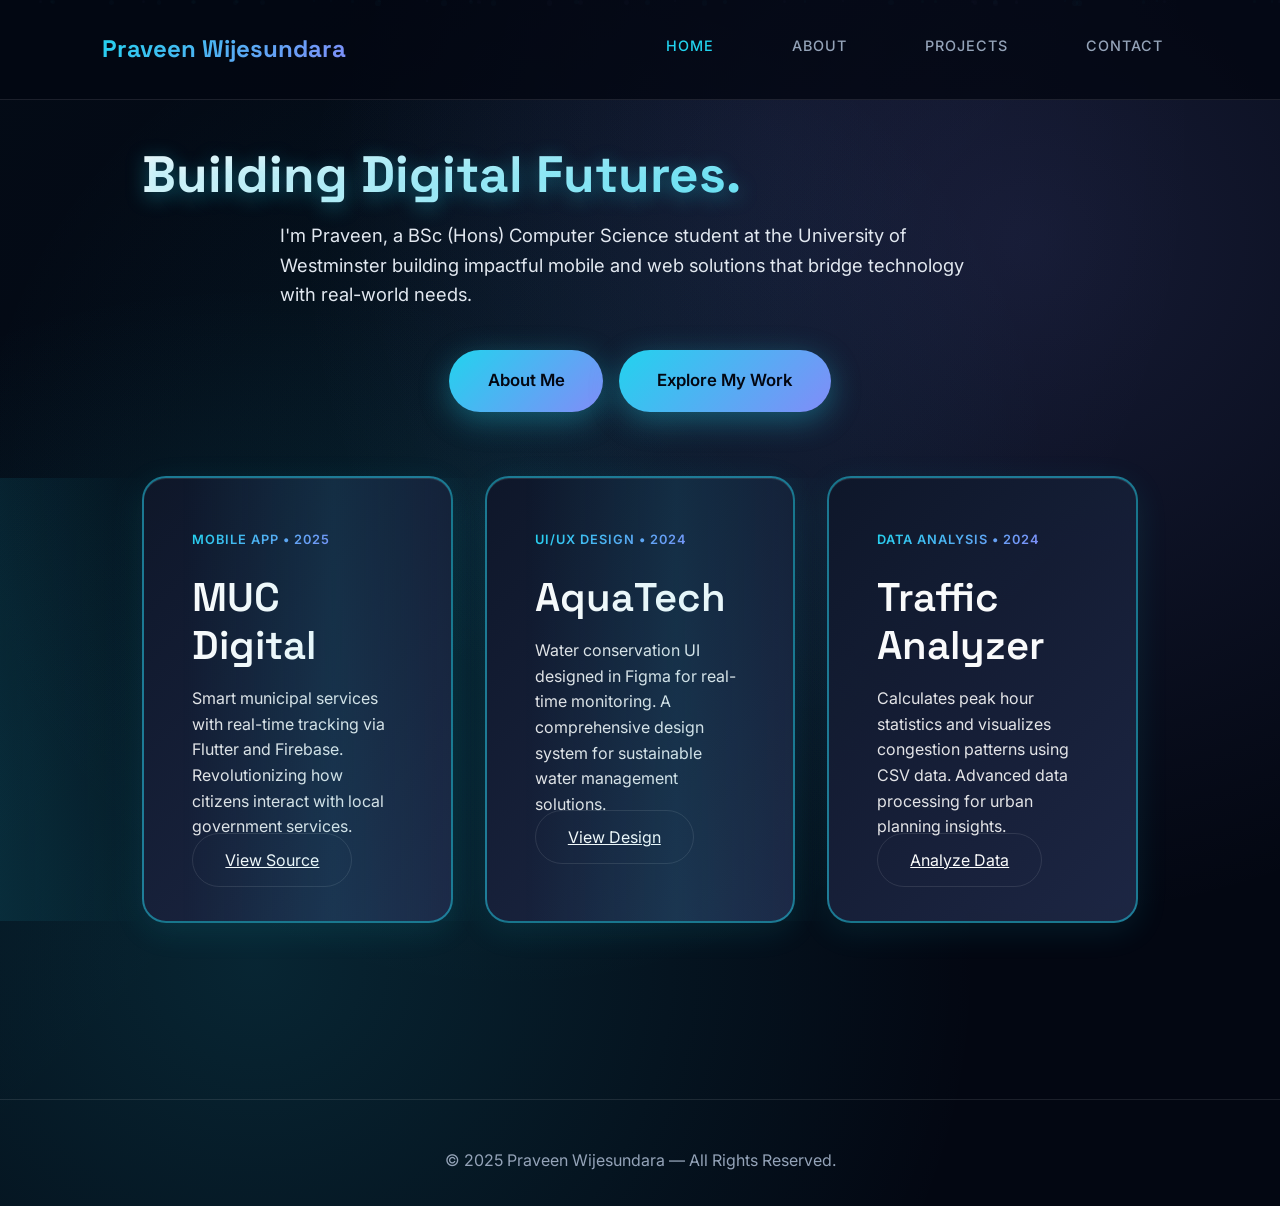
==== index.html @ d29f5085 "Initial commit: Complete portfolio website with full functionality" ====
<!DOCTYPE html>
<html lang="en">
<head>
    <meta charset="UTF-8">
    <meta name="viewport" content="width=device-width, initial-scale=1.0">
    <title>Praveen Wijesundara | Portfolio</title>
    <link rel="stylesheet" href="styles.css">
</head>
<body>
    <header>
        <div class="logo">Praveen Wijesundara</div>
        <nav>
            <ul class="nav-links">
                <li><a href="index.html" class="active">Home</a></li>
                <li><a href="about.html">About</a></li>
                <li><a href="blog.html">Projects</a></li>
                <li><a href="contact.html">Contact</a></li>
            </ul>
        </nav>
    </header>

    <main>
        <section>
            <h1>Building Digital Futures.</h1>
            <p>I'm Praveen, a BSc (Hons) Computer Science student at the University of Westminster building impactful mobile and web solutions that bridge technology with real-world needs.</p>
            <div style="display: flex; gap: 1rem; justify-content: center; flex-wrap: wrap; margin-top: 2rem;">
                <a href="about.html" class="btn">About Me</a>
                <a href="blog.html" class="btn">Explore My Work</a>
            </div>
        </section>

        <section class="grid" style="margin-top: 4rem;">
            <div class="card">
                <span>MOBILE APP • 2025</span>
                <h2>MUC Digital</h2>
                <p>Smart municipal services with real-time tracking via Flutter and Firebase. Revolutionizing how citizens interact with local government services.
                   <br> 
                </p>
                <a href="https://github.com/thisal2006/muc-digital" class="btn-alt" target="_blank">View Source</a>
            </div>

            <div class="card">
                <span>UI/UX DESIGN • 2024</span>
                <h2>AquaTech</h2>
                <p>Water conservation UI designed in Figma for real-time monitoring. A comprehensive design system for sustainable water management solutions.</p>
                <a href="https://www.figma.com/" class="btn-alt" target="_blank">View Design</a>
            </div>

            <div class="card">
                <span>DATA ANALYSIS • 2024</span>
                <h2>Traffic Analyzer</h2>
                <p>Calculates peak hour statistics and visualizes congestion patterns using CSV data. Advanced data processing for urban planning insights.</p>
                <a href="https://github.com/Dulshan9/Traffic-Data-Analyzer" class="btn-alt" target="_blank">Analyze Data</a>
            </div>
        </section>
    </main>

    <footer>
        <p>© 2025 Praveen Wijesundara — All Rights Reserved.</p>
    </footer>

    <div id="particles"></div>
    <script src="script.js"></script>
</body>
</html>
---- styles.css ----
@import url('https://fonts.googleapis.com/css2?family=Space+Grotesk:wght@300;400;500;600;700&family=Inter:wght@300;400;500;600&display=swap');

:root {
    --bg: #030712;
    --bg-secondary: #0f172a;
    --primary: #22d3ee;
    --primary-hover: #06b6d4;
    --accent: #818cf8;
    --accent-hover: #6366f1;
    --text: #f9fafb;
    --text-secondary: #94a3b8;
    --glass: rgba(255, 255, 255, 0.03);
    --glass-hover: rgba(255, 255, 255, 0.07);
    --border: rgba(255, 255, 255, 0.1);
    --border-hover: rgba(34, 211, 238, 0.3);
    --shadow: 0 8px 32px rgba(0, 0, 0, 0.3);
    --shadow-hover: 0 20px 40px rgba(0, 0, 0, 0.4);
}

* {
    margin: 0;
    padding: 0;
    box-sizing: border-box;
}

body {
    background-color: var(--bg);
    background-image:
        radial-gradient(at 20% 80%, rgba(34, 211, 238, 0.15) 0px, transparent 50%),
        radial-gradient(at 80% 20%, rgba(129, 140, 248, 0.15) 0px, transparent 50%),
        radial-gradient(at 40% 40%, rgba(34, 211, 238, 0.08) 0px, transparent 50%),
        radial-gradient(at 60% 10%, rgba(129, 140, 248, 0.05) 0px, transparent 40%),
        linear-gradient(135deg, rgba(34, 211, 238, 0.02) 0%, transparent 50%);
    color: var(--text);
    font-family: 'Inter', sans-serif;
    overflow-x: hidden;
    line-height: 1.6;
    min-height: 100vh;
    scroll-behavior: smooth;
}

/* Header */
header {
    position: fixed;
    top: 0;
    width: 100%;
    padding: 1.5rem 8%;
    display: flex;
    justify-content: space-between;
    align-items: center;
    z-index: 1000;
    
    background: rgba(3, 7, 18, 0.8);
    border-bottom: 1px solid var(--border);
    transition: all 0.3s ease;
    animation: headerSlideDown 0.6s ease-out;
}

@keyframes headerSlideDown {
    0% {
        transform: translateY(-100%);
        opacity: 0;
    }
    100% {
        transform: translateY(0);
        opacity: 1;
    }
}

.logo {
    font-family: 'Space Grotesk', sans-serif;
    font-size: 1.5rem;
    font-weight: 700;
    background: linear-gradient(135deg, var(--primary), var(--accent));
    -webkit-background-clip: text;
    -webkit-text-fill-color: transparent;
    background-clip: text;
    cursor: pointer;
    transition: transform 0.3s ease;
}

.logo:hover {
    transform: scale(1.05);
}

.nav-links {
    display: flex;
    gap: 3rem;
    list-style: none;
}

.nav-links a {
    text-decoration: none;
    color: var(--text-secondary);
    font-weight: 500;
    font-size: 0.9rem;
    transition: all 0.3s ease;
    text-transform: uppercase;
    letter-spacing: 1px;
    position: relative;
}

.nav-links a::after {
    content: '';
    position: absolute;
    width: 0;
    height: 2px;
    bottom: -5px;
    left: 0;
    background: linear-gradient(90deg, var(--primary), var(--accent));
    transition: width 0.3s ease;
}

.nav-links a.active::after {
    width: 100%;
}

.nav-links a.active {
    color: var(--primary);
}

/* ────────────────────────────────────────────────
   LAYOUT - FIXED VERSION
───────────────────────────────────────────────── */

main {
    padding: 120px 8% 80px;          /* reduced from 200px → now visible right after header */
    max-width: 1200px;
    margin: 0 auto;
    position: relative;
    z-index: 5;
}

/* Force profile/hero section to be immediately visible */
main > section:first-of-type.card {
    min-height: 520px;
    margin-top: 1rem;
    background: linear-gradient(145deg, #0f172a 0%, #1e293b 100%) !important;
    border: 2px solid #22d3ee88 !important;
    box-shadow: 0 20px 60px rgba(34, 211, 238, 0.18) !important;
    padding: 3.5rem 2rem;
}

main > section:first-of-type h1 {
    font-size: 3.2rem !important;
    margin: 1.5rem 0 1rem;
    text-shadow: 0 4px 20px rgba(34, 211, 238, 0.4);
}

main > section:first-of-type p {
    font-size: 1.15rem !important;
    color: #e2e8f0 !important;
    max-width: 720px;
    margin: 0 auto 2.5rem;
}

main > section:first-of-type .btn {
    padding: 1.1rem 2.4rem;
    font-size: 1.05rem;
    box-shadow: 0 8px 30px rgba(34, 211, 238, 0.35);
}

h1, h2, h3 {
    font-family: 'Space Grotesk', sans-serif;
    margin-bottom: 1rem;
    line-height: 1.2;
}

h1 {
    font-size: clamp(2.5rem, 5vw, 4rem);
    font-weight: 700;
    background: linear-gradient(135deg, var(--text), var(--primary));
    -webkit-background-clip: text;
    -webkit-text-fill-color: transparent;
    background-clip: text;
    margin-bottom: 1.5rem;
    text-shadow: 0 0 30px rgba(34, 211, 238, 0.2);
    animation: textGlow 3s ease-in-out infinite alternate;
}

h2 {
    font-size: clamp(1.8rem, 4vw, 2.5rem);
    font-weight: 600;
    color: var(--text);
}

h3 {
    font-size: 1.4rem;
    font-weight: 600;
    color: var(--primary);
}

/* Card Styling */
.card {
    background: linear-gradient(135deg, rgba(15, 23, 42, 0.95), rgba(30, 40, 70, 0.95));
    border: 2px solid rgba(34, 211, 238, 0.5);
    border-radius: 24px;
    padding: 3rem;
    transition: none;
    margin-bottom: 2rem;
    backdrop-filter: blur(10px);
    position: relative;
    z-index: 10;
    display: block;
    overflow: visible;
    width: 100%;
    box-sizing: border-box;
    min-height: auto;
    box-shadow: 0 8px 32px rgba(34, 211, 238, 0.1), inset 0 1px 0 rgba(255, 255, 255, 0.1);
}




.card img {
    display: block;
    max-width: 100%;
    height: auto;
    z-index: 11;
    position: relative;
    visibility: visible;
    opacity: 1;
}

.card h1, .card h2, .card h3, .card p {
    visibility: visible;
    opacity: 1;
    color: var(--text);
    margin: 0.5rem 0;
}

.card h1 {
    font-size: 2rem;
    margin-top: 1rem;
    margin-bottom: 1rem;
}

.card p {
    color: rgba(249, 250, 251, 0.95);
    font-size: 1rem;
    line-height: 1.6;
}

.hero-section {
    display: flex;
    flex-direction: column;
    align-items: center;
    justify-content: center;
    text-align: center;
}

.hero-section img {
    margin: 0 auto 1.5rem;
    display: block;
}

.card::before {
    content: '';
    position: absolute;
    top: 0;
    left: -100%;
    width: 100%;
    height: 100%;
    background: linear-gradient(90deg, transparent, rgba(34, 211, 238, 0.1), transparent);
    transition: left 0.5s ease;
}

.card:hover::before {
    left: 100%;
}

.card:hover {
    background: var(--glass-hover);
    border-color: var(--border-hover);
    transform: translateY(-8px);
    box-shadow: var(--shadow-hover);
}

.card span {
    display: inline-block;
    background: linear-gradient(135deg, var(--primary), var(--accent));
    -webkit-background-clip: text;
    -webkit-text-fill-color: transparent;
    background-clip: text;
    font-size: 0.8rem;
    font-weight: 600;
    text-transform: uppercase;
    letter-spacing: 1px;
    margin-bottom: 1rem;
}

.card h2, .card h3 {
    margin-bottom: 1rem;
}

.card p {
    color: rgba(249, 250, 251, 0.9) !important;
    line-height: 1.6;
}

/* Buttons */
.btn {
    padding: 1rem 2rem;
    border-radius: 100px;
    background: linear-gradient(135deg, var(--primary), var(--accent));
    color: var(--bg);
    text-decoration: none;
    font-weight: 600;
    display: inline-block;
    transition: all 0.3s ease;
    border: none;
    cursor: pointer;
    position: relative;
    overflow: hidden;
    box-shadow: 0 4px 15px rgba(34, 211, 238, 0.3);
}

.btn::before {
    content: '';
    position: absolute;
    top: 0;
    left: -100%;
    width: 100%;
    height: 100%;
    background: linear-gradient(135deg, var(--accent), var(--primary));
    transition: left 0.4s ease;
    display: none;
}

.btn-alt {
    background: transparent;
    border: 1px solid var(--border);
    color: var(--text);
    padding: 1rem 2rem;
    border-radius: 100px;
    transition: all 0.3s ease;
    position: relative;
    overflow: hidden;
}

.btn-alt::before {
    content: '';
    position: absolute;
    top: 0;
    left: -100%;
    width: 100%;
    height: 100%;
    background: linear-gradient(135deg, var(--primary), var(--accent));
    opacity: 0.1;
    transition: left 0.4s ease;
    display: none;
}

/* Grid */
.grid {
    display: grid;
    grid-template-columns: repeat(auto-fit, minmax(300px, 1fr));
    gap: 2rem;
}

/* Input Fields */
.input-box {
    width: 100%;
    padding: 1rem 1.2rem;
    margin-bottom: 1.5rem;
    background: var(--glass);
    border: 1px solid var(--border);
    border-radius: 12px;
    color: var(--text);
    font-size: 1rem;
    font-family: 'Inter', sans-serif;
    transition: all 0.3s ease;
    backdrop-filter: blur(10px);
}

.input-box:focus {
    outline: none;
    border-color: var(--primary);
    box-shadow: 0 0 0 3px rgba(34, 211, 238, 0.1);
    background: var(--glass-hover);
}

.input-box::placeholder {
    color: var(--text-secondary);
}

/* Footer */
footer {
    text-align: center;
    padding: 3rem 0 2rem;
    border-top: 1px solid var(--border);
    color: var(--text-secondary);
    margin-top: 4rem;
}

/* Particles Background */
#particles {
    position: fixed;
    top: 0;
    left: 0;
    width: 100%;
    height: 100vh;
    pointer-events: none;
    z-index: 1;
    overflow: hidden;
}

.particle {
    position: absolute;
    background: var(--primary);
    border-radius: 50%;
    opacity: 0.1;
    animation: float 20s linear infinite;
}

.particle:nth-child(odd) {
    background: var(--accent);
    animation-duration: 25s;
    animation-delay: -5s;
}

.particle:nth-child(3n) {
    background: var(--primary);
    animation-duration: 30s;
    animation-delay: -10s;
}

@keyframes float {
    0% {
        transform: translateY(100vh) rotate(0deg);
        opacity: 0;
    }
    10% {
        opacity: 0.1;
    }
    90% {
        opacity: 0.1;
    }
    100% {
        transform: translateY(-100px) rotate(360deg);
        opacity: 0;
    }
}

/* Animations */
@keyframes textGlow {
    from { text-shadow: 0 0 10px rgba(34, 211, 238, 0.3); }
    to   { text-shadow: 0 0 30px rgba(34, 211, 238, 0.6); }
}

@keyframes fadeInUp {
    from {
        opacity: 0;
        transform: translateY(30px);
    }
    to {
        opacity: 1;
        transform: translateY(0);
    }
}

.fade-in {
    animation: fadeInUp 0.6s ease-out;
}

/* Page Transition Animations */
body {
    opacity: 0;
    animation: pageEnter 0.8s ease-out forwards;
}

@keyframes pageEnter {
    0% {
        opacity: 0;
        transform: translateY(20px) scale(0.98);
    }
    100% {
        opacity: 1;
        transform: translateY(0) scale(1);
    }
}

/* Navigation effects */
.nav-links a {
    position: relative;
    overflow: hidden;
    transition: all 0.3s ease;
}

.nav-links a::before {
    content: '';
    position: absolute;
    top: 0;
    left: -100%;
    width: 100%;
    height: 100%;
    
    transition: left 0.5s ease;
}
.nav-links a {
    display: inline-block;
    padding: 10px 15px;
}




.nav-links a:active {
    transform: scale(0.98);
    transition: transform 0.1s ease;
}

/* Responsive */
@media (max-width: 768px) {
    header {
        flex-direction: column;
        padding: 1rem 4%;
        gap: 1rem;
    }

    .nav-links {
        gap: 1.5rem;
        flex-wrap: wrap;
        justify-content: center;
    }

    main {
        padding: 100px 4% 60px;      /* even smaller on mobile */
    }

    .card {
        padding: 2rem;
    }

    .grid {
        grid-template-columns: 1fr;
        gap: 1.5rem;
    }

    h1 {
        font-size: clamp(2rem, 8vw, 3rem);
    }

    h2 {
        font-size: clamp(1.5rem, 6vw, 2rem);
    }
}

@media (max-width: 480px) {
    header {
        padding: 1rem 2%;
    }

    main {
        padding: 90px 2% 40px;
    }

    .card {
        padding: 1.5rem;
        border-radius: 16px;
    }

    .btn, .btn-alt {
        padding: 0.8rem 1.5rem;
        font-size: 0.9rem;
    }
}

/* Accessibility */
@media (prefers-reduced-motion: reduce) {
    * {
        animation-duration: 0.01ms !important;
        animation-iteration-count: 1 !important;
        transition-duration: 0.01ms !important;
    }
}

/* Focus styles */
.btn:focus-visible,
.btn-alt:focus-visible,
.input-box:focus-visible {
    outline: 2px solid var(--primary);
    outline-offset: 2px;
}
*:hover {
    transform: none !important;
    box-shadow: none !important;
}
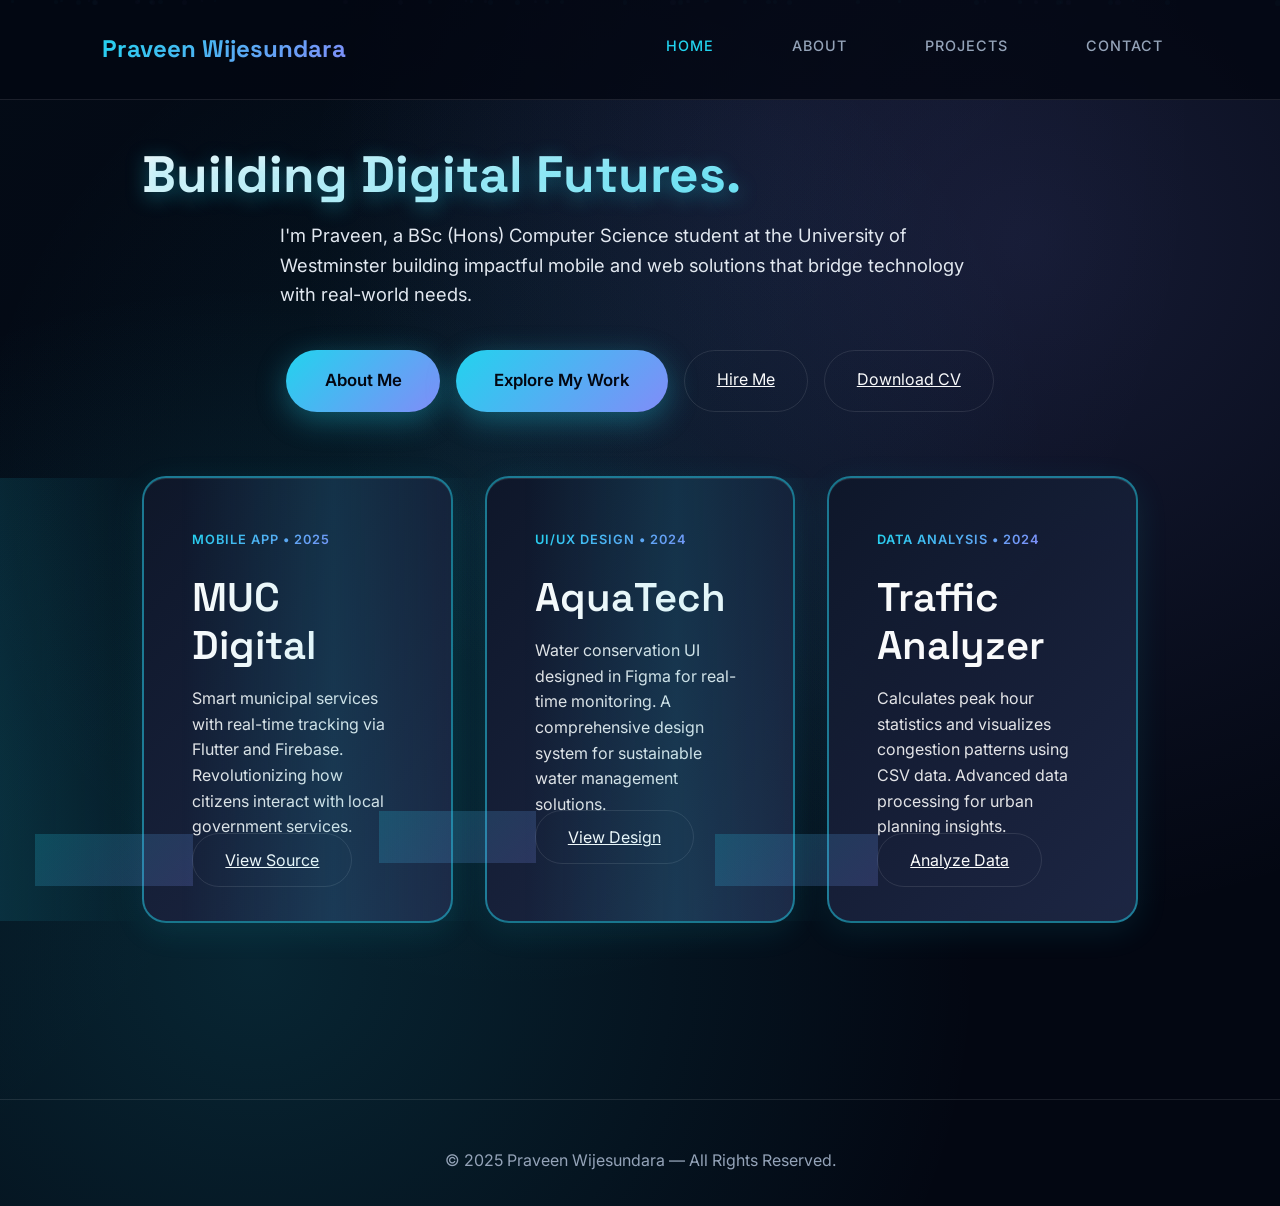
==== commit 6e1a0d89: "Add navigation buttons to blog and enhance contact form feedback" ====
--- a/index.html
+++ b/index.html
@@ -26,6 +26,8 @@
             <div style="display: flex; gap: 1rem; justify-content: center; flex-wrap: wrap; margin-top: 2rem;">
                 <a href="about.html" class="btn">About Me</a>
                 <a href="blog.html" class="btn">Explore My Work</a>
+                <a href="contact.html" class="btn-alt">Hire Me</a>
+                <a href="cv/README.md" class="btn-alt" target="_blank">Download CV</a>
             </div>
         </section>
 
--- a/styles.css
+++ b/styles.css
@@ -196,7 +196,7 @@
     border: 2px solid rgba(34, 211, 238, 0.5);
     border-radius: 24px;
     padding: 3rem;
-    transition: none;
+    transition: transform 0.35s ease, box-shadow 0.35s ease, border-color 0.35s ease;
     margin-bottom: 2rem;
     backdrop-filter: blur(10px);
     position: relative;
@@ -207,6 +207,12 @@
     box-sizing: border-box;
     min-height: auto;
     box-shadow: 0 8px 32px rgba(34, 211, 238, 0.1), inset 0 1px 0 rgba(255, 255, 255, 0.1);
+}
+
+.card:hover {
+    transform: translateY(-2px);
+    box-shadow: 0 10px 24px rgba(34, 211, 238, 0.18), inset 0 1px 0 rgba(255, 255, 255, 0.08);
+    border-color: rgba(34, 211, 238, 0.7);
 }
 
 
@@ -261,19 +267,14 @@
     left: -100%;
     width: 100%;
     height: 100%;
-    background: linear-gradient(90deg, transparent, rgba(34, 211, 238, 0.1), transparent);
+    background: linear-gradient(90deg, transparent, rgba(34, 211, 238, 0.18), transparent);
     transition: left 0.5s ease;
+    pointer-events: none;
+    opacity: 0.7;
 }
 
 .card:hover::before {
     left: 100%;
-}
-
-.card:hover {
-    background: var(--glass-hover);
-    border-color: var(--border-hover);
-    transform: translateY(-8px);
-    box-shadow: var(--shadow-hover);
 }
 
 .card span {
@@ -307,7 +308,7 @@
     text-decoration: none;
     font-weight: 600;
     display: inline-block;
-    transition: all 0.3s ease;
+    transition: transform 0.25s ease, box-shadow 0.25s ease, filter 0.25s ease;
     border: none;
     cursor: pointer;
     position: relative;
@@ -324,7 +325,21 @@
     height: 100%;
     background: linear-gradient(135deg, var(--accent), var(--primary));
     transition: left 0.4s ease;
-    display: none;
+    display: block;
+    opacity: 0.2;
+}
+
+.btn:hover {
+    transform: translateY(-1px) scale(1.01);
+    box-shadow: 0 5px 14px rgba(34, 211, 238, 0.3);
+}
+
+.btn:hover::before {
+    left: 0;
+}
+
+.btn:active {
+    transform: translateY(0) scale(0.99);
 }
 
 .btn-alt {
@@ -333,7 +348,7 @@
     color: var(--text);
     padding: 1rem 2rem;
     border-radius: 100px;
-    transition: all 0.3s ease;
+    transition: transform 0.25s ease, box-shadow 0.25s ease, border-color 0.25s ease;
     position: relative;
     overflow: hidden;
 }
@@ -346,9 +361,23 @@
     width: 100%;
     height: 100%;
     background: linear-gradient(135deg, var(--primary), var(--accent));
-    opacity: 0.1;
+    opacity: 0.2;
     transition: left 0.4s ease;
-    display: none;
+    display: block;
+}
+
+.btn-alt:hover {
+    transform: translateY(-1px) scale(1.005);
+    box-shadow: 0 5px 14px rgba(129, 140, 248, 0.2);
+    border-color: rgba(34, 211, 238, 0.75);
+}
+
+.btn-alt:hover::before {
+    left: 0;
+}
+
+.btn-alt:active {
+    transform: translateY(0) scale(0.98);
 }
 
 /* Grid */
@@ -472,7 +501,7 @@
 @keyframes pageEnter {
     0% {
         opacity: 0;
-        transform: translateY(20px) scale(0.98);
+        transform: translateY(10px) scale(0.99);
     }
     100% {
         opacity: 1;
@@ -582,7 +611,3 @@
     outline: 2px solid var(--primary);
     outline-offset: 2px;
 }
-*:hover {
-    transform: none !important;
-    box-shadow: none !important;
-}
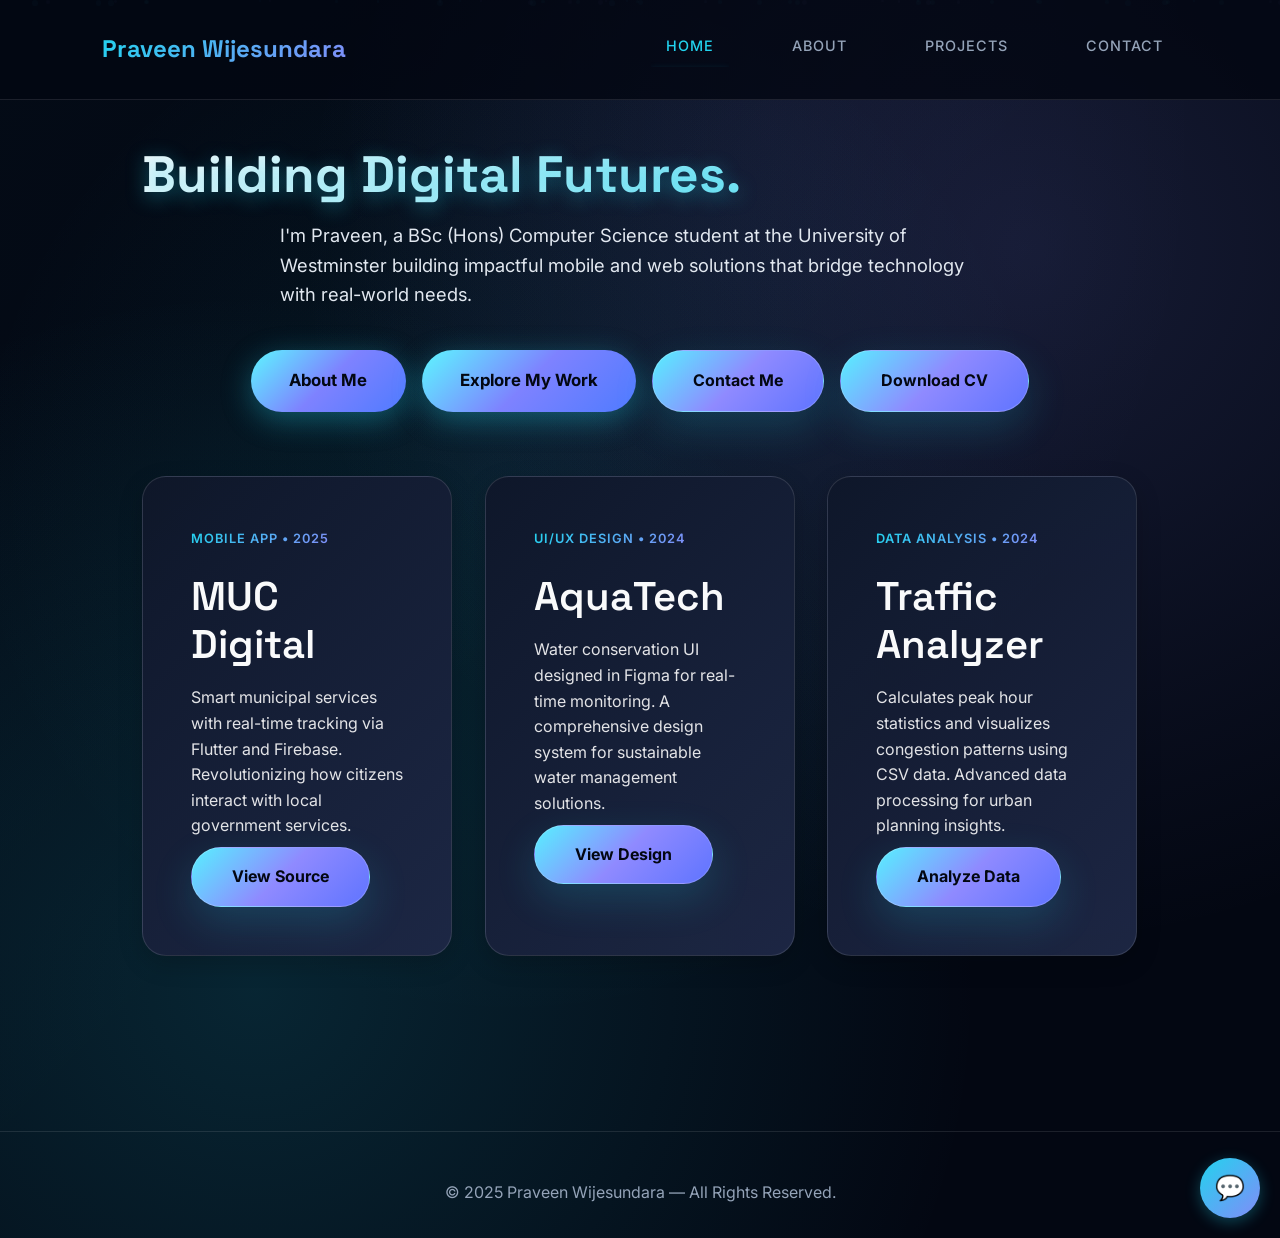
==== commit f847be7e: "Add AI chatbot functionality and enhance UI elements across portfolio pages Co-authored-by: Copilot " ====
--- a/index.html
+++ b/index.html
@@ -26,7 +26,7 @@
             <div style="display: flex; gap: 1rem; justify-content: center; flex-wrap: wrap; margin-top: 2rem;">
                 <a href="about.html" class="btn">About Me</a>
                 <a href="blog.html" class="btn">Explore My Work</a>
-                <a href="contact.html" class="btn-alt">Hire Me</a>
+                <a href="contact.html" class="btn-alt">Contact Me</a>
                 <a href="cv/README.md" class="btn-alt" target="_blank">Download CV</a>
             </div>
         </section>
@@ -62,6 +62,19 @@
     </footer>
 
     <div id="particles"></div>
+
+    <!-- AI Chatbot -->
+    <div id="chatbot">
+        <div id="chatbot-toggle">💬</div>
+        <div id="chatbot-window" style="display: none;">
+            <div id="chatbot-header">AI Assistant <span id="chatbot-close">✕</span></div>
+            <div id="chatbot-messages">
+                <div class="message bot">Hello! I'm here to help with information about Praveen's portfolio. Ask me about 'about', 'projects', or 'contact'!</div>
+            </div>
+            <input id="chatbot-input" type="text" placeholder="Ask me something...">
+        </div>
+    </div>
+
     <script src="script.js"></script>
 </body>
 </html>
--- a/styles.css
+++ b/styles.css
@@ -80,7 +80,8 @@
 }
 
 .logo:hover {
-    transform: scale(1.05);
+    transform: scale(1.12);
+    filter: brightness(1.2);
 }
 
 .nav-links {
@@ -104,11 +105,20 @@
     content: '';
     position: absolute;
     width: 0;
-    height: 2px;
-    bottom: -5px;
+    height: 3px;
+    bottom: -8px;
     left: 0;
     background: linear-gradient(90deg, var(--primary), var(--accent));
-    transition: width 0.3s ease;
+    transition: width 0.25s ease;
+    box-shadow: 0 0 8px rgba(34, 211, 238, 0.5);
+}
+
+.nav-links a:hover::after {
+    width: 100%;
+}
+
+.nav-links a:hover {
+    color: var(--primary);
 }
 
 .nav-links a.active::after {
@@ -193,11 +203,12 @@
 /* Card Styling */
 .card {
     background: linear-gradient(135deg, rgba(15, 23, 42, 0.95), rgba(30, 40, 70, 0.95));
-    border: 2px solid rgba(34, 211, 238, 0.5);
+    border: 1px solid rgba(255, 255, 255, 0.12);
     border-radius: 24px;
     padding: 3rem;
-    transition: transform 0.35s ease, box-shadow 0.35s ease, border-color 0.35s ease;
+    transition: transform 0.35s ease, box-shadow 0.35s ease, border-color 0.35s ease, background 0.35s ease;
     margin-bottom: 2rem;
+    will-change: transform, opacity;
     backdrop-filter: blur(10px);
     position: relative;
     z-index: 10;
@@ -206,13 +217,7 @@
     width: 100%;
     box-sizing: border-box;
     min-height: auto;
-    box-shadow: 0 8px 32px rgba(34, 211, 238, 0.1), inset 0 1px 0 rgba(255, 255, 255, 0.1);
-}
-
-.card:hover {
-    transform: translateY(-2px);
-    box-shadow: 0 10px 24px rgba(34, 211, 238, 0.18), inset 0 1px 0 rgba(255, 255, 255, 0.08);
-    border-color: rgba(34, 211, 238, 0.7);
+    box-shadow: 0 8px 24px rgba(0, 0, 0, 0.18);
 }
 
 
@@ -258,23 +263,6 @@
 .hero-section img {
     margin: 0 auto 1.5rem;
     display: block;
-}
-
-.card::before {
-    content: '';
-    position: absolute;
-    top: 0;
-    left: -100%;
-    width: 100%;
-    height: 100%;
-    background: linear-gradient(90deg, transparent, rgba(34, 211, 238, 0.18), transparent);
-    transition: left 0.5s ease;
-    pointer-events: none;
-    opacity: 0.7;
-}
-
-.card:hover::before {
-    left: 100%;
 }
 
 .card span {
@@ -300,54 +288,57 @@
 }
 
 /* Buttons */
-.btn {
-    padding: 1rem 2rem;
-    border-radius: 100px;
-    background: linear-gradient(135deg, var(--primary), var(--accent));
+.btn, .btn-alt {
+    padding: 1rem 2.5rem;
+    border-radius: 999px;
+    background: linear-gradient(135deg, #5df7ff 0%, #7e82ff 50%, #4f7bff 100%);
     color: var(--bg);
     text-decoration: none;
-    font-weight: 600;
-    display: inline-block;
-    transition: transform 0.25s ease, box-shadow 0.25s ease, filter 0.25s ease;
+    font-weight: 700;
+    display: inline-flex;
+    align-items: center;
+    justify-content: center;
+    transition: transform 0.25s ease, box-shadow 0.25s ease, filter 0.25s ease, background 0.25s ease;
     border: none;
     cursor: pointer;
     position: relative;
     overflow: hidden;
-    box-shadow: 0 4px 15px rgba(34, 211, 238, 0.3);
-}
-
-.btn::before {
+    box-shadow: 0 15px 40px rgba(34, 211, 238, 0.18);
+}
+
+.btn::before, .btn-alt::before {
     content: '';
     position: absolute;
     top: 0;
     left: -100%;
     width: 100%;
     height: 100%;
-    background: linear-gradient(135deg, var(--accent), var(--primary));
+    background: linear-gradient(135deg, rgba(255,255,255,0.25), rgba(255,255,255,0));
     transition: left 0.4s ease;
-    display: block;
-    opacity: 0.2;
-}
-
-.btn:hover {
-    transform: translateY(-1px) scale(1.01);
-    box-shadow: 0 5px 14px rgba(34, 211, 238, 0.3);
-}
-
-.btn:hover::before {
+    opacity: 0.3;
+}
+
+.btn:hover, .btn-alt:hover {
+    transform: translateY(-4px) scale(1.08);
+    box-shadow: 0 30px 60px rgba(34, 211, 238, 0.4);
+    filter: brightness(1.15);
+}
+
+.btn:hover::before, .btn-alt:hover::before {
     left: 0;
 }
 
-.btn:active {
-    transform: translateY(0) scale(0.99);
+.btn:active, .btn-alt:active {
+    transform: translateY(0px) scale(0.95);
+    box-shadow: 0 15px 30px rgba(34, 211, 238, 0.2);
 }
 
 .btn-alt {
-    background: transparent;
-    border: 1px solid var(--border);
-    color: var(--text);
-    padding: 1rem 2rem;
-    border-radius: 100px;
+    background: linear-gradient(135deg, #57f0ff 0%, #8f8aff 50%, #5f74ff 100%);
+    border: 1px solid rgba(255, 255, 255, 0.18);
+    color: var(--bg);
+    padding: 1rem 2.5rem;
+    border-radius: 999px;
     transition: transform 0.25s ease, box-shadow 0.25s ease, border-color 0.25s ease;
     position: relative;
     overflow: hidden;
@@ -495,13 +486,13 @@
 /* Page Transition Animations */
 body {
     opacity: 0;
-    animation: pageEnter 0.8s ease-out forwards;
+    animation: pageEnter 0.35s ease-out forwards;
 }
 
 @keyframes pageEnter {
     0% {
         opacity: 0;
-        transform: translateY(10px) scale(0.99);
+        transform: translateY(5px) scale(0.995);
     }
     100% {
         opacity: 1;
@@ -611,3 +602,160 @@
     outline: 2px solid var(--primary);
     outline-offset: 2px;
 }
+
+/* AI Chatbot */
+#chatbot {
+    position: fixed;
+    bottom: 20px;
+    right: 20px;
+    z-index: 1100;
+    font-family: 'Inter', sans-serif;
+}
+
+#chatbot-toggle {
+    width: 60px;
+    height: 60px;
+    background: linear-gradient(135deg, var(--primary), var(--accent));
+    border-radius: 50%;
+    display: flex;
+    align-items: center;
+    justify-content: center;
+    font-size: 24px;
+    cursor: pointer;
+    box-shadow: 0 4px 15px rgba(34, 211, 238, 0.3);
+    transition: transform 0.3s ease, box-shadow 0.3s ease;
+}
+
+#chatbot-toggle:hover {
+    transform: scale(1.18);
+    box-shadow: 0 12px 32px rgba(34, 211, 238, 0.5);
+    filter: brightness(1.15);
+}
+
+#chatbot-window {
+    position: absolute;
+    bottom: 80px;
+    right: 0;
+    width: 350px;
+    height: 500px;
+    background: linear-gradient(135deg, rgba(15, 23, 42, 0.95), rgba(30, 40, 70, 0.95));
+    border: 2px solid rgba(34, 211, 238, 0.5);
+    border-radius: 16px;
+    box-shadow: 0 10px 30px rgba(0, 0, 0, 0.5);
+    display: flex;
+    flex-direction: column;
+    overflow: hidden;
+    z-index: 1101;
+}
+
+#chatbot-header {
+    background: var(--primary);
+    color: var(--bg);
+    padding: 15px;
+    font-weight: 600;
+    display: flex;
+    justify-content: space-between;
+    align-items: center;
+}
+
+#chatbot-close {
+    cursor: pointer;
+    font-size: 18px;
+    transition: transform 0.2s ease;
+}
+
+#chatbot-close:hover {
+    transform: scale(1.2);
+}
+
+#chatbot-messages {
+    flex: 1;
+    padding: 15px;
+    overflow-y: auto;
+    display: flex;
+    flex-direction: column;
+    gap: 10px;
+}
+
+.message {
+    padding: 10px 15px;
+    border-radius: 18px;
+    max-width: 80%;
+    word-wrap: break-word;
+}
+
+.message.bot {
+    background: var(--glass);
+    border: 1px solid var(--border);
+    align-self: flex-start;
+}
+
+.message.user {
+    background: var(--primary);
+    color: var(--bg);
+    align-self: flex-end;
+}
+
+#chatbot-input {
+    border: none;
+    border-top: 1px solid var(--border);
+    padding: 15px;
+    background: var(--glass);
+    color: var(--text);
+    font-family: 'Inter', sans-serif;
+    outline: none;
+}
+
+#chatbot-input::placeholder {
+    color: var(--text-secondary);
+}
+
+#back-to-top {
+    position: fixed;
+    bottom: 100px;
+    right: 20px;
+    z-index: 1090;
+    display: inline-flex;
+    align-items: center;
+    justify-content: center;
+    gap: 0.5rem;
+    width: 48px;
+    height: 48px;
+    border-radius: 999px;
+    background: linear-gradient(135deg, #4dd7ff 0%, #6b67ff 100%);
+    color: var(--bg);
+    border: none;
+    box-shadow: 0 18px 36px rgba(34, 211, 238, 0.2);
+    cursor: pointer;
+    opacity: 0;
+    transform: translateY(20px);
+    transition: opacity 0.25s ease, transform 0.25s ease, background 0.25s ease;
+    pointer-events: none;
+}
+
+#back-to-top.visible {
+    opacity: 1;
+    transform: translateY(0);
+    pointer-events: auto;
+}
+
+#back-to-top:hover {
+    transform: translateY(-4px);
+    background: linear-gradient(135deg, #5df7ff 0%, #8f8aff 100%);
+    box-shadow: 0 20px 40px rgba(34, 211, 238, 0.4);
+    filter: brightness(1.15);
+}
+
+@media (max-width: 768px) {
+    #back-to-top {
+        bottom: 115px;
+        right: 18px;
+        width: 44px;
+        height: 44px;
+    }
+    #chatbot-window {
+        width: 300px;
+        height: 400px;
+        bottom: 70px;
+    }
+}
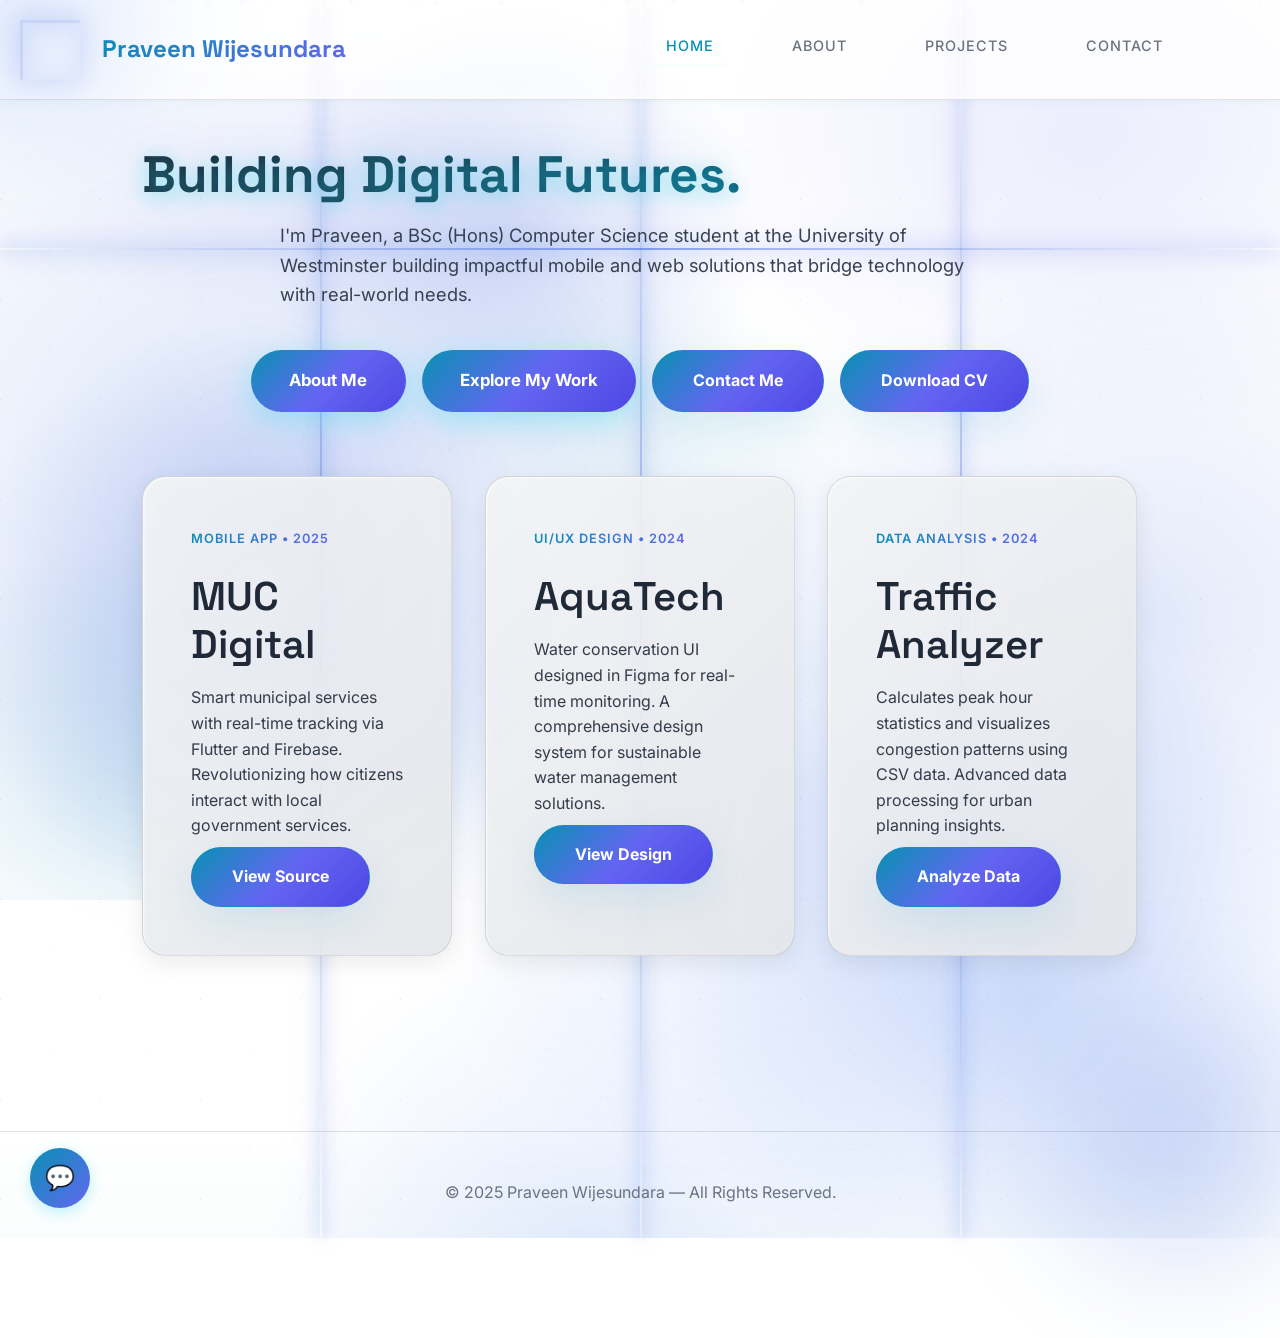
==== commit 9a54eabf: "Enhance visual effects with animated line effects and corner accents across all pages" ====
--- a/index.html
+++ b/index.html
@@ -7,6 +7,13 @@
     <link rel="stylesheet" href="styles.css">
 </head>
 <body>
+    <!-- Bright Line Effects -->
+    <div class="line-effect-h"></div>
+    <div class="line-effect-v"></div>
+    <div class="line-effect-v"></div>
+    <div class="line-effect-v"></div>
+    <div class="corner-line top-left"></div>
+    
     <header>
         <div class="logo">Praveen Wijesundara</div>
         <nav>
--- a/styles.css
+++ b/styles.css
@@ -1,6 +1,7 @@
 @import url('https://fonts.googleapis.com/css2?family=Space+Grotesk:wght@300;400;500;600;700&family=Inter:wght@300;400;500;600&display=swap');
 
 :root {
+    /* Dark Theme (Default) */
     --bg: #030712;
     --bg-secondary: #0f172a;
     --primary: #22d3ee;
@@ -17,6 +18,26 @@
     --shadow-hover: 0 20px 40px rgba(0, 0, 0, 0.4);
 }
 
+/* Light Theme */
+@media (prefers-color-scheme: light) {
+    :root {
+        --bg: #ffffff;
+        --bg-secondary: #f3f4f6;
+        --primary: #0891b2;
+        --primary-hover: #0e7490;
+        --accent: #6366f1;
+        --accent-hover: #4f46e5;
+        --text: #1f2937;
+        --text-secondary: #6b7280;
+        --glass: rgba(0, 0, 0, 0.03);
+        --glass-hover: rgba(0, 0, 0, 0.07);
+        --border: rgba(0, 0, 0, 0.1);
+        --border-hover: rgba(8, 145, 178, 0.3);
+        --shadow: 0 8px 32px rgba(0, 0, 0, 0.08);
+        --shadow-hover: 0 20px 40px rgba(0, 0, 0, 0.12);
+    }
+}
+
 * {
     margin: 0;
     padding: 0;
@@ -26,17 +47,158 @@
 body {
     background-color: var(--bg);
     background-image:
-        radial-gradient(at 20% 80%, rgba(34, 211, 238, 0.15) 0px, transparent 50%),
-        radial-gradient(at 80% 20%, rgba(129, 140, 248, 0.15) 0px, transparent 50%),
-        radial-gradient(at 40% 40%, rgba(34, 211, 238, 0.08) 0px, transparent 50%),
-        radial-gradient(at 60% 10%, rgba(129, 140, 248, 0.05) 0px, transparent 40%),
-        linear-gradient(135deg, rgba(34, 211, 238, 0.02) 0%, transparent 50%);
+        radial-gradient(ellipse 800px 600px at 15% 85%, rgba(34, 211, 238, 0.25) 0%, transparent 40%),
+        radial-gradient(ellipse 900px 700px at 85% 15%, rgba(129, 140, 248, 0.22) 0%, transparent 45%),
+        radial-gradient(ellipse 600px 500px at 50% 50%, rgba(34, 211, 238, 0.12) 0%, transparent 35%),
+        radial-gradient(ellipse 700px 400px at 25% 20%, rgba(129, 140, 248, 0.1) 0%, transparent 40%),
+        radial-gradient(ellipse 500px 300px at 75% 75%, rgba(34, 211, 238, 0.08) 0%, transparent 35%),
+        linear-gradient(135deg, rgba(34, 211, 238, 0.05) 0%, transparent 50%),
+        linear-gradient(45deg, rgba(129, 140, 248, 0.03) 0%, transparent 60%);
+    background-attachment: fixed;
     color: var(--text);
     font-family: 'Inter', sans-serif;
     overflow-x: hidden;
     line-height: 1.6;
     min-height: 100vh;
     scroll-behavior: smooth;
+}
+
+@media (prefers-color-scheme: light) {
+    body {
+        background-color: var(--bg);
+        background-image:
+            radial-gradient(ellipse 800px 600px at 15% 85%, rgba(8, 145, 178, 0.15) 0%, transparent 40%),
+            radial-gradient(ellipse 900px 700px at 85% 15%, rgba(99, 102, 241, 0.12) 0%, transparent 45%),
+            radial-gradient(ellipse 600px 500px at 50% 50%, rgba(8, 145, 178, 0.08) 0%, transparent 35%),
+            radial-gradient(ellipse 700px 400px at 25% 20%, rgba(99, 102, 241, 0.07) 0%, transparent 40%),
+            radial-gradient(ellipse 500px 300px at 75% 75%, rgba(8, 145, 178, 0.06) 0%, transparent 35%),
+            linear-gradient(135deg, rgba(8, 145, 178, 0.02) 0%, transparent 50%),
+            linear-gradient(45deg, rgba(99, 102, 241, 0.01) 0%, transparent 60%);
+        background-attachment: fixed;
+    }
+}
+
+body::before {
+    content: '';
+    position: fixed;
+    top: 0;
+    left: 0;
+    width: 100%;
+    height: 100%;
+    background: 
+        radial-gradient(circle at 20% 50%, rgba(34, 211, 238, 0.08) 0%, transparent 25%),
+        radial-gradient(circle at 80% 80%, rgba(129, 140, 248, 0.06) 0%, transparent 25%),
+        radial-gradient(circle at 40% 20%, rgba(34, 211, 238, 0.04) 0%, transparent 20%);
+    pointer-events: none;
+    z-index: 0;
+    animation: floatBackground 20s ease-in-out infinite;
+}
+
+@media (prefers-color-scheme: light) {
+    body::before {
+        background: 
+            radial-gradient(circle at 20% 50%, rgba(29, 78, 216, 0.22) 0%, transparent 25%),
+            radial-gradient(circle at 80% 80%, rgba(37, 99, 235, 0.20) 0%, transparent 25%),
+            radial-gradient(circle at 40% 20%, rgba(29, 78, 216, 0.18) 0%, transparent 20%);
+    }
+}
+
+@keyframes floatBackground {
+    0%, 100% {
+        transform: translate(0, 0);
+    }
+    25% {
+        transform: translate(30px, -30px);
+    }
+    50% {
+        transform: translate(0, 40px);
+    }
+    75% {
+        transform: translate(-30px, -20px);
+    }
+}
+
+/* Animated Blue Pattern Overlays */
+body::after {
+    content: '';
+    position: fixed;
+    top: 0;
+    left: 0;
+    width: 100%;
+    height: 100%;
+    background-image: 
+        radial-gradient(circle at 10% 20%, rgba(34, 211, 238, 0.03) 0%, transparent 15%),
+        radial-gradient(circle at 90% 80%, rgba(34, 211, 238, 0.03) 0%, transparent 15%),
+        radial-gradient(circle at 50% 50%, rgba(34, 211, 238, 0.02) 0%, transparent 20%),
+        radial-gradient(circle at 30% 70%, rgba(34, 211, 238, 0.02) 0%, transparent 15%),
+        radial-gradient(circle at 70% 30%, rgba(34, 211, 238, 0.02) 0%, transparent 15%);
+    background-size: 
+        200% 200%,
+        220% 220%,
+        240% 240%,
+        180% 180%,
+        200% 200%;
+    background-position: 
+        0% 0%,
+        20% 20%,
+        40% 40%,
+        10% 30%,
+        50% 10%;
+    animation: 
+        patternFlow1 25s ease-in-out infinite,
+        patternFlow2 30s ease-in-out infinite,
+        patternFlow3 35s ease-in-out infinite,
+        patternFlow4 20s ease-in-out infinite,
+        patternFlow5 28s ease-in-out infinite;
+    pointer-events: none;
+    z-index: 2;
+}
+
+@media (prefers-color-scheme: light) {
+    body::after {
+        background-image: 
+            radial-gradient(circle at 10% 20%, rgba(29, 78, 216, 0.14) 0%, transparent 15%),
+            radial-gradient(circle at 90% 80%, rgba(29, 78, 216, 0.14) 0%, transparent 15%),
+            radial-gradient(circle at 50% 50%, rgba(37, 99, 235, 0.12) 0%, transparent 20%),
+            radial-gradient(circle at 30% 70%, rgba(37, 99, 235, 0.12) 0%, transparent 15%),
+            radial-gradient(circle at 70% 30%, rgba(29, 78, 216, 0.12) 0%, transparent 15%);
+        animation: 
+            patternFlow1 25s ease-in-out infinite,
+            patternFlow2 30s ease-in-out infinite,
+            patternFlow3 35s ease-in-out infinite,
+            patternFlow4 20s ease-in-out infinite,
+            patternFlow5 28s ease-in-out infinite;
+    }
+}
+
+@keyframes patternFlow1 {
+    0% { background-position: 0% 0%, 20% 20%, 40% 40%, 10% 30%, 50% 10%; }
+    50% { background-position: 100% 100%, 120% 120%, 140% 140%, 110% 130%, 150% 110%; }
+    100% { background-position: 0% 0%, 20% 20%, 40% 40%, 10% 30%, 50% 10%; }
+}
+
+@keyframes patternFlow2 {
+    0% { background-position: 20% 20%, 0% 0%, 40% 40%, 10% 30%, 50% 10%; }
+    50% { background-position: 120% 120%, 100% 100%, 140% 140%, 110% 130%, 150% 110%; }
+    100% { background-position: 20% 20%, 0% 0%, 40% 40%, 10% 30%, 50% 10%; }
+}
+
+@keyframes patternFlow3 {
+    0% { background-position: 40% 40%, 20% 20%, 0% 0%, 10% 30%, 50% 10%; }
+    50% { background-position: 140% 140%, 120% 120%, 100% 100%, 110% 130%, 150% 110%; }
+    100% { background-position: 40% 40%, 20% 20%, 0% 0%, 10% 30%, 50% 10%; }
+}
+
+@keyframes patternFlow4 {
+    0% { background-position: 10% 30%, 20% 20%, 40% 40%, 0% 0%, 50% 10%; }
+    50% { background-position: 110% 130%, 120% 120%, 140% 140%, 100% 100%, 150% 110%; }
+    100% { background-position: 10% 30%, 20% 20%, 40% 40%, 0% 0%, 50% 10%; }
+}
+
+@keyframes patternFlow5 {
+    0% { background-position: 50% 10%, 20% 20%, 40% 40%, 10% 30%, 0% 0%; }
+    50% { background-position: 150% 110%, 120% 120%, 140% 140%, 110% 130%, 100% 100%; }
+    100% { background-position: 50% 10%, 20% 20%, 40% 40%, 10% 30%, 0% 0%; }
 }
 
 /* Header */
@@ -54,6 +216,15 @@
     border-bottom: 1px solid var(--border);
     transition: all 0.3s ease;
     animation: headerSlideDown 0.6s ease-out;
+    backdrop-filter: blur(10px);
+    box-shadow: 0 2px 10px rgba(34, 211, 238, 0.08);
+}
+
+@media (prefers-color-scheme: light) {
+    header {
+        background: rgba(255, 255, 255, 0.8);
+        box-shadow: 0 2px 10px rgba(8, 145, 178, 0.06);
+    }
 }
 
 @keyframes headerSlideDown {
@@ -141,14 +312,60 @@
     z-index: 5;
 }
 
+/* Ensure content appears above animated background */
+section {
+    position: relative;
+    z-index: 5;
+}
+
 /* Force profile/hero section to be immediately visible */
 main > section:first-of-type.card {
     min-height: 520px;
     margin-top: 1rem;
     background: linear-gradient(145deg, #0f172a 0%, #1e293b 100%) !important;
     border: 2px solid #22d3ee88 !important;
-    box-shadow: 0 20px 60px rgba(34, 211, 238, 0.18) !important;
+    box-shadow: 
+        0 20px 60px rgba(34, 211, 238, 0.18),
+        0 0 2px rgba(34, 211, 238, 0.3),
+        inset 0 1px 3px rgba(255, 255, 255, 0.08) !important;
     padding: 3.5rem 2rem;
+    position: relative;
+    overflow: hidden;
+}
+
+main > section:first-of-type.card::before {
+    content: '';
+    position: absolute;
+    top: 0;
+    left: 0;
+    right: 0;
+    bottom: 0;
+    background: 
+        radial-gradient(ellipse at top right, rgba(34, 211, 238, 0.1), transparent 50%),
+        radial-gradient(ellipse at bottom left, rgba(129, 140, 248, 0.08), transparent 50%);
+    pointer-events: none;
+}
+
+main > section:first-of-type.card > * {
+    position: relative;
+    z-index: 2;
+}
+
+@media (prefers-color-scheme: light) {
+    main > section:first-of-type.card {
+        background: linear-gradient(145deg, #f3f4f6 0%, #e5e7eb 100%) !important;
+        border: 2px solid #0891b288 !important;
+        box-shadow: 
+            0 20px 60px rgba(8, 145, 178, 0.12),
+            0 0 2px rgba(8, 145, 178, 0.2),
+            inset 0 1px 3px rgba(255, 255, 255, 0.9) !important;
+    }
+    
+    main > section:first-of-type.card::before {
+        background: 
+            radial-gradient(ellipse at top right, rgba(8, 145, 178, 0.08), transparent 50%),
+            radial-gradient(ellipse at bottom left, rgba(99, 102, 241, 0.06), transparent 50%);
+    }
 }
 
 main > section:first-of-type h1 {
@@ -162,6 +379,12 @@
     color: #e2e8f0 !important;
     max-width: 720px;
     margin: 0 auto 2.5rem;
+}
+
+@media (prefers-color-scheme: light) {
+    main > section:first-of-type p {
+        color: #374151 !important;
+    }
 }
 
 main > section:first-of-type .btn {
@@ -186,6 +409,13 @@
     margin-bottom: 1.5rem;
     text-shadow: 0 0 30px rgba(34, 211, 238, 0.2);
     animation: textGlow 3s ease-in-out infinite alternate;
+    filter: drop-shadow(0 0 20px rgba(34, 211, 238, 0.15));
+}
+
+@media (prefers-color-scheme: light) {
+    h1 {
+        filter: drop-shadow(0 0 20px rgba(8, 145, 178, 0.1));
+    }
 }
 
 h2 {
@@ -217,7 +447,37 @@
     width: 100%;
     box-sizing: border-box;
     min-height: auto;
-    box-shadow: 0 8px 24px rgba(0, 0, 0, 0.18);
+    box-shadow: 
+        0 8px 24px rgba(0, 0, 0, 0.18),
+        0 0 1px rgba(34, 211, 238, 0.1),
+        inset 1px 1px 2px rgba(255, 255, 255, 0.05);
+}
+
+@media (prefers-color-scheme: light) {
+    .card {
+        background: linear-gradient(135deg, rgba(243, 244, 246, 0.95), rgba(229, 231, 235, 0.95));
+        border: 1px solid rgba(0, 0, 0, 0.1);
+        box-shadow: 
+            0 8px 24px rgba(0, 0, 0, 0.08),
+            0 0 1px rgba(8, 145, 178, 0.15),
+            inset 1px 1px 2px rgba(255, 255, 255, 0.8);
+    }
+}
+
+.card:hover {
+    box-shadow: 
+        0 20px 40px rgba(34, 211, 238, 0.12),
+        0 0 2px rgba(34, 211, 238, 0.2),
+        inset 1px 1px 2px rgba(255, 255, 255, 0.08);
+}
+
+@media (prefers-color-scheme: light) {
+    .card:hover {
+        box-shadow: 
+            0 20px 40px rgba(8, 145, 178, 0.1),
+            0 0 2px rgba(8, 145, 178, 0.25),
+            inset 1px 1px 2px rgba(255, 255, 255, 0.9);
+    }
 }
 
 
@@ -285,6 +545,12 @@
 .card p {
     color: rgba(249, 250, 251, 0.9) !important;
     line-height: 1.6;
+}
+
+@media (prefers-color-scheme: light) {
+    .card p {
+        color: rgba(31, 41, 55, 0.9) !important;
+    }
 }
 
 /* Buttons */
@@ -306,6 +572,14 @@
     box-shadow: 0 15px 40px rgba(34, 211, 238, 0.18);
 }
 
+@media (prefers-color-scheme: light) {
+    .btn, .btn-alt {
+        color: #ffffff;
+        background: linear-gradient(135deg, #0891b2 0%, #6366f1 50%, #4f46e5 100%);
+        box-shadow: 0 15px 40px rgba(8, 145, 178, 0.12);
+    }
+}
+
 .btn::before, .btn-alt::before {
     content: '';
     position: absolute;
@@ -342,6 +616,14 @@
     transition: transform 0.25s ease, box-shadow 0.25s ease, border-color 0.25s ease;
     position: relative;
     overflow: hidden;
+}
+
+@media (prefers-color-scheme: light) {
+    .btn-alt {
+        color: #ffffff;
+        background: linear-gradient(135deg, #0891b2 0%, #6366f1 50%, #4f46e5 100%);
+        border: 1px solid rgba(8, 145, 178, 0.25);
+    }
 }
 
 .btn-alt::before {
@@ -361,6 +643,13 @@
     transform: translateY(-1px) scale(1.005);
     box-shadow: 0 5px 14px rgba(129, 140, 248, 0.2);
     border-color: rgba(34, 211, 238, 0.75);
+}
+
+@media (prefers-color-scheme: light) {
+    .btn-alt:hover {
+        box-shadow: 0 5px 14px rgba(8, 145, 178, 0.15);
+        border-color: rgba(8, 145, 178, 0.75);
+    }
 }
 
 .btn-alt:hover::before {
@@ -411,9 +700,18 @@
     border-top: 1px solid var(--border);
     color: var(--text-secondary);
     margin-top: 4rem;
-}
-
-/* Particles Background */
+    position: relative;
+    z-index: 5;
+    background: linear-gradient(180deg, transparent 0%, rgba(0, 0, 0, 0.02) 100%);
+}
+
+@media (prefers-color-scheme: light) {
+    footer {
+        background: linear-gradient(180deg, transparent 0%, rgba(8, 145, 178, 0.02) 100%);
+    }
+}
+
+/* Animated accent shapes */
 #particles {
     position: fixed;
     top: 0;
@@ -421,7 +719,7 @@
     width: 100%;
     height: 100vh;
     pointer-events: none;
-    z-index: 1;
+    z-index: 2;
     overflow: hidden;
 }
 
@@ -437,12 +735,290 @@
     background: var(--accent);
     animation-duration: 25s;
     animation-delay: -5s;
+    box-shadow: 0 0 30px rgba(34, 211, 238, 0.2);
 }
 
 .particle:nth-child(3n) {
     background: var(--primary);
     animation-duration: 30s;
     animation-delay: -10s;
+    box-shadow: 0 0 40px rgba(34, 211, 238, 0.15);
+}
+
+.particle:nth-child(2n) {
+    background: rgba(34, 211, 238, 0.2);
+    animation-duration: 28s;
+    animation-delay: -8s;
+    filter: blur(1px);
+}
+
+/* Animated diagonal lines pattern */
+main::before {
+    content: '';
+    position: fixed;
+    top: 0;
+    left: 0;
+    width: 100%;
+    height: 100%;
+    background-image: 
+        linear-gradient(45deg, rgba(34, 211, 238, 0.03) 1px, transparent 1px),
+        linear-gradient(-45deg, rgba(34, 211, 238, 0.03) 1px, transparent 1px);
+    background-size: 100px 100px, 100px 100px;
+    background-position: 
+        0 0,
+        50px 50px;
+    animation: lineFlow 40s linear infinite;
+    pointer-events: none;
+    z-index: 1;
+    opacity: 0.5;
+}
+
+@media (prefers-color-scheme: light) {
+    main::before {
+        background-image: 
+            linear-gradient(45deg, rgba(29, 78, 216, 0.14) 1px, transparent 1px),
+            linear-gradient(-45deg, rgba(29, 78, 216, 0.14) 1px, transparent 1px);
+        animation: lineFlow 40s linear infinite;
+        opacity: 1;
+    }
+}
+
+@keyframes lineFlow {
+    0% {
+        background-position: 0 0, 50px 50px;
+    }
+    100% {
+        background-position: 100px 100px, 150px 150px;
+    }
+}
+
+/* Animated blob shapes */
+main::after {
+    content: '';
+    position: fixed;
+    bottom: -100px;
+    right: -100px;
+    width: 400px;
+    height: 400px;
+    background: radial-gradient(circle, rgba(34, 211, 238, 0.08) 0%, transparent 70%);
+    border-radius: 45% 55% 60% 40% / 55% 45% 55% 45%;
+    animation: blobShift1 12s ease-in-out infinite;
+    z-index: 1;
+    pointer-events: none;
+    filter: blur(40px);
+}
+
+@media (prefers-color-scheme: light) {
+    main::after {
+        background: radial-gradient(circle, rgba(29, 78, 216, 0.20) 0%, transparent 70%);
+        animation: blobShift1 12s ease-in-out infinite;
+    }
+}
+
+@keyframes blobShift1 {
+    0%, 100% {
+        transform: translate(0, 0) rotate(0deg);
+        border-radius: 45% 55% 60% 40% / 55% 45% 55% 45%;
+    }
+    50% {
+        transform: translate(-50px, -50px) rotate(180deg);
+        border-radius: 60% 40% 45% 55% / 45% 55% 45% 55%;
+    }
+}
+
+/* Secondary animated blob */
+header::after {
+    content: '';
+    position: fixed;
+    top: -150px;
+    left: -150px;
+    width: 350px;
+    height: 350px;
+    background: radial-gradient(circle, rgba(129, 140, 248, 0.06) 0%, transparent 70%);
+    border-radius: 40% 60% 50% 50% / 50% 50% 60% 40%;
+    animation: blobShift2 15s ease-in-out infinite;
+    z-index: 1;
+    pointer-events: none;
+    filter: blur(50px);
+}
+
+@media (prefers-color-scheme: light) {
+    header::after {
+        background: radial-gradient(circle, rgba(37, 99, 235, 0.18) 0%, transparent 70%);
+        animation: blobShift2 15s ease-in-out infinite;
+    }
+}
+
+@keyframes blobShift2 {
+    0%, 100% {
+        transform: translate(0, 0) rotate(0deg) scale(1);
+        border-radius: 40% 60% 50% 50% / 50% 50% 60% 40%;
+    }
+    50% {
+        transform: translate(60px, 80px) rotate(-180deg) scale(1.1);
+        border-radius: 50% 50% 40% 60% / 60% 40% 50% 50%;
+    }
+}
+
+/* Bright Animated Line Effects */
+/* Horizontal Scan Lines */
+body svg {
+    position: fixed;
+    top: 0;
+    left: 0;
+    width: 100%;
+    height: 100%;
+    pointer-events: none;
+    z-index: 3;
+}
+
+/* Animated bright horizontal line */
+.line-effect-h {
+    position: fixed;
+    top: 20%;
+    left: 0;
+    width: 100%;
+    height: 2px;
+    background: linear-gradient(90deg, transparent, rgba(34, 211, 238, 0.4), transparent);
+    box-shadow: 0 0 20px rgba(34, 211, 238, 0.6), 0 0 40px rgba(34, 211, 238, 0.3);
+    animation: lineSweepH 8s ease-in-out infinite;
+    z-index: 3;
+    pointer-events: none;
+}
+
+@media (prefers-color-scheme: light) {
+    .line-effect-h {
+        background: linear-gradient(90deg, transparent, rgba(29, 78, 216, 0.5), transparent);
+        box-shadow: 0 0 20px rgba(29, 78, 216, 0.7), 0 0 40px rgba(29, 78, 216, 0.4);
+    }
+}
+
+@keyframes lineSweepH {
+    0% {
+        top: 10%;
+        opacity: 0.2;
+    }
+    50% {
+        top: 50%;
+        opacity: 0.8;
+    }
+    100% {
+        top: 90%;
+        opacity: 0.2;
+    }
+}
+
+/* Animated bright vertical lines */
+.line-effect-v {
+    position: fixed;
+    left: 25%;
+    top: 0;
+    width: 2px;
+    height: 100%;
+    background: linear-gradient(180deg, transparent, rgba(34, 211, 238, 0.3), transparent);
+    box-shadow: 0 0 15px rgba(34, 211, 238, 0.5), 0 0 30px rgba(34, 211, 238, 0.2);
+    animation: lineSweepV 10s ease-in-out infinite;
+    z-index: 3;
+    pointer-events: none;
+}
+
+.line-effect-v:nth-child(2) {
+    left: 50%;
+    animation: lineSweepV 12s ease-in-out infinite -3s;
+}
+
+.line-effect-v:nth-child(3) {
+    left: 75%;
+    animation: lineSweepV 14s ease-in-out infinite -6s;
+}
+
+@media (prefers-color-scheme: light) {
+    .line-effect-v {
+        background: linear-gradient(180deg, transparent, rgba(29, 78, 216, 0.4), transparent);
+        box-shadow: 0 0 15px rgba(29, 78, 216, 0.6), 0 0 30px rgba(29, 78, 216, 0.3);
+    }
+}
+
+@keyframes lineSweepV {
+    0% {
+        clip-path: inset(100% 0 0 0);
+        opacity: 0.3;
+    }
+    50% {
+        clip-path: inset(0% 0 0 0);
+        opacity: 1;
+    }
+    100% {
+        clip-path: inset(0 0 100% 0);
+        opacity: 0.3;
+    }
+}
+
+/* Pulsing corner accent lines */
+.corner-line {
+    position: fixed;
+    pointer-events: none;
+    z-index: 3;
+}
+
+.corner-line.top-left {
+    top: 20px;
+    left: 20px;
+    width: 60px;
+    height: 60px;
+    border-top: 3px solid rgba(34, 211, 238, 0.6);
+    border-left: 3px solid rgba(34, 211, 238, 0.6);
+    box-shadow: 0 0 20px rgba(34, 211, 238, 0.5), inset 0 0 20px rgba(34, 211, 238, 0.2);
+    animation: cornerPulse 3s ease-in-out infinite;
+}
+
+.corner-line.bottom-right {
+    bottom: 20px;
+    right: 20px;
+    width: 60px;
+    height: 60px;
+    border-bottom: 3px solid rgba(34, 211, 238, 0.6);
+    border-right: 3px solid rgba(34, 211, 238, 0.6);
+    box-shadow: 0 0 20px rgba(34, 211, 238, 0.5), inset 0 0 20px rgba(34, 211, 238, 0.2);
+    animation: cornerPulse 3s ease-in-out infinite -1.5s;
+}
+
+@media (prefers-color-scheme: light) {
+    .corner-line.top-left {
+        border-top: 3px solid rgba(29, 78, 216, 0.7);
+        border-left: 3px solid rgba(29, 78, 216, 0.7);
+        box-shadow: 0 0 20px rgba(29, 78, 216, 0.6), inset 0 0 20px rgba(29, 78, 216, 0.3);
+    }
+    
+    .corner-line.bottom-right {
+        border-bottom: 3px solid rgba(29, 78, 216, 0.7);
+        border-right: 3px solid rgba(29, 78, 216, 0.7);
+        box-shadow: 0 0 20px rgba(29, 78, 216, 0.6), inset 0 0 20px rgba(29, 78, 216, 0.3);
+    }
+}
+
+@keyframes cornerPulse {
+    0%, 100% {
+        opacity: 0.4;
+        box-shadow: 0 0 10px rgba(34, 211, 238, 0.3), inset 0 0 10px rgba(34, 211, 238, 0.1);
+    }
+    50% {
+        opacity: 1;
+        box-shadow: 0 0 30px rgba(34, 211, 238, 0.7), inset 0 0 30px rgba(34, 211, 238, 0.4);
+    }
+}
+
+@media (prefers-color-scheme: light) {
+    @keyframes cornerPulse {
+        0%, 100% {
+            opacity: 0.5;
+            box-shadow: 0 0 10px rgba(29, 78, 216, 0.4), inset 0 0 10px rgba(29, 78, 216, 0.2);
+        }
+        50% {
+            opacity: 1;
+            box-shadow: 0 0 30px rgba(29, 78, 216, 0.8), inset 0 0 30px rgba(29, 78, 216, 0.5);
+        }
+    }
 }
 
 @keyframes float {
@@ -605,9 +1181,9 @@
 
 /* AI Chatbot */
 #chatbot {
-    position: fixed;
-    bottom: 20px;
-    right: 20px;
+    position: absolute;
+    bottom: 30px;
+    left: 30px;
     z-index: 1100;
     font-family: 'Inter', sans-serif;
 }
@@ -624,6 +1200,9 @@
     cursor: pointer;
     box-shadow: 0 4px 15px rgba(34, 211, 238, 0.3);
     transition: transform 0.3s ease, box-shadow 0.3s ease;
+    position: relative;
+    z-index: 1102;
+    pointer-events: auto;
 }
 
 #chatbot-toggle:hover {
@@ -634,8 +1213,8 @@
 
 #chatbot-window {
     position: absolute;
-    bottom: 80px;
-    right: 0;
+    bottom: 70px;
+    left: 0;
     width: 350px;
     height: 500px;
     background: linear-gradient(135deg, rgba(15, 23, 42, 0.95), rgba(30, 40, 70, 0.95));
@@ -646,7 +1225,7 @@
     flex-direction: column;
     overflow: hidden;
     z-index: 1101;
-}
+}}}
 
 #chatbot-header {
     background: var(--primary);
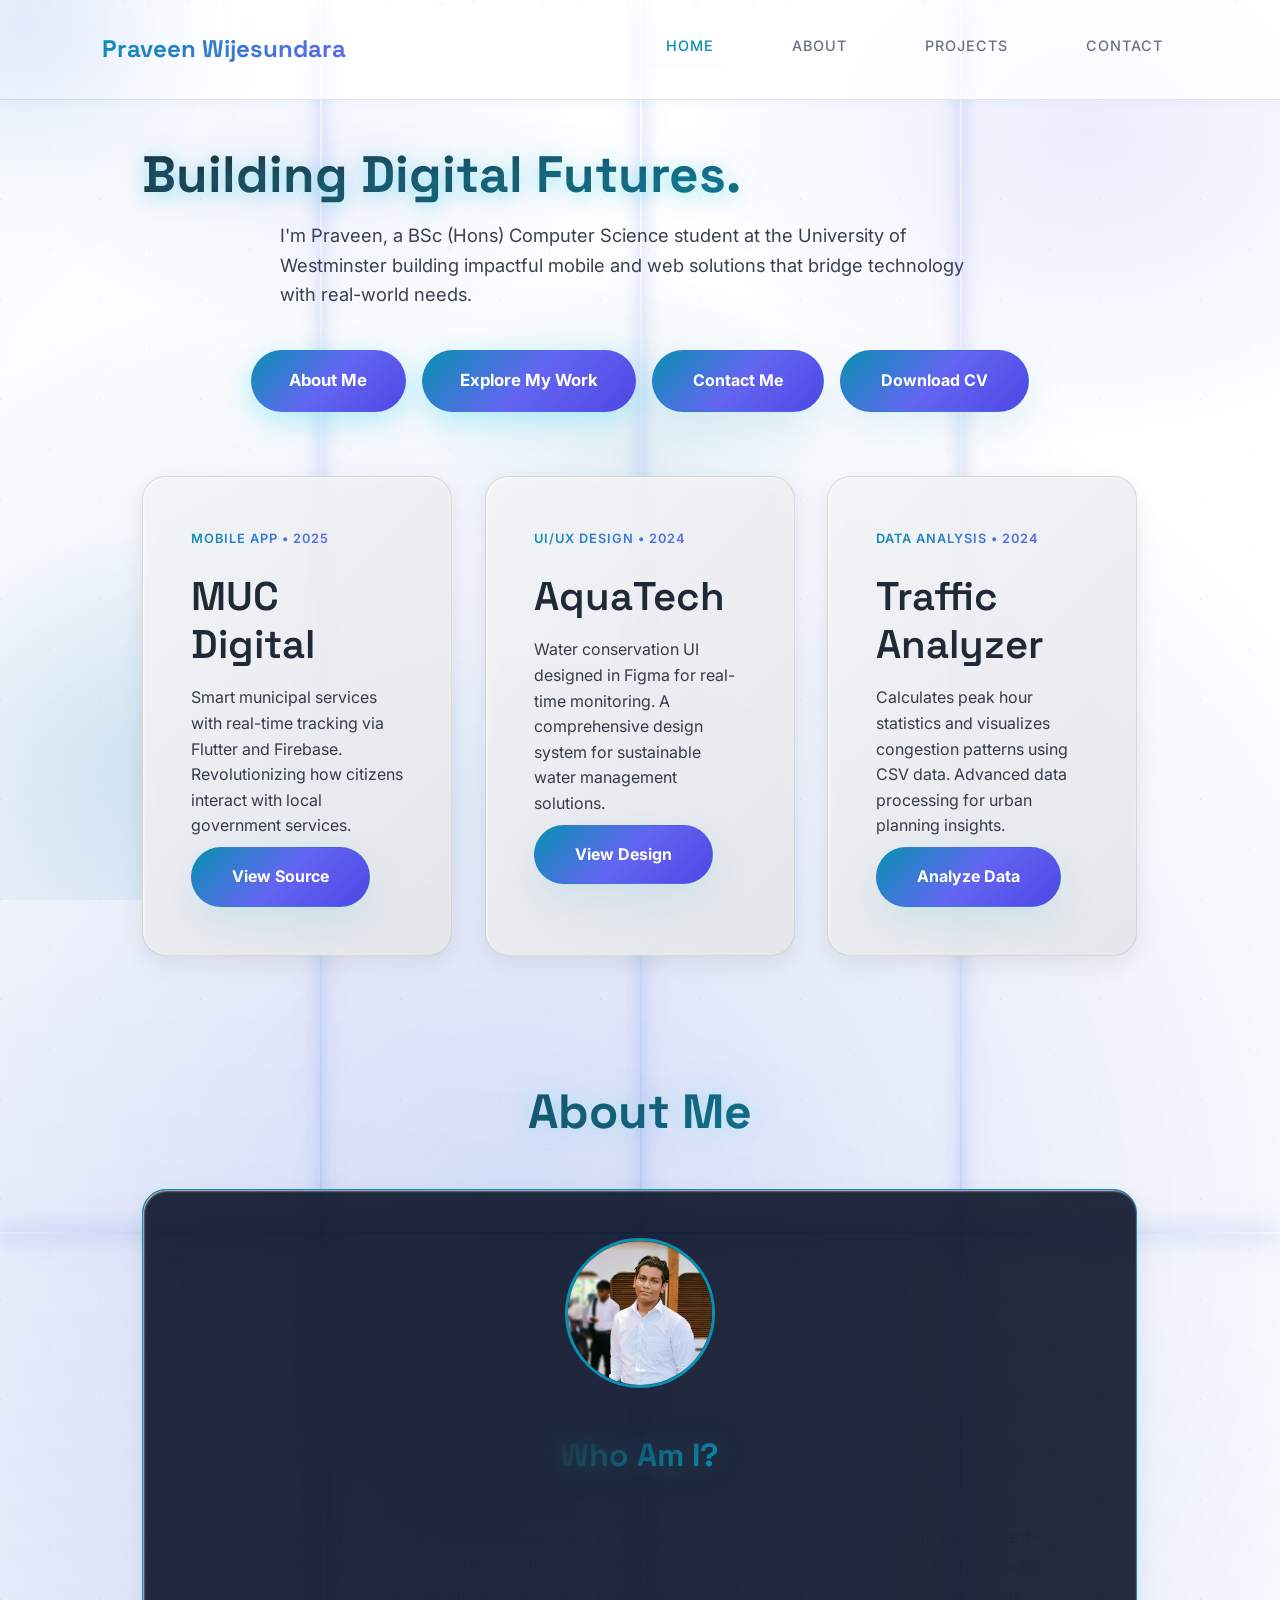
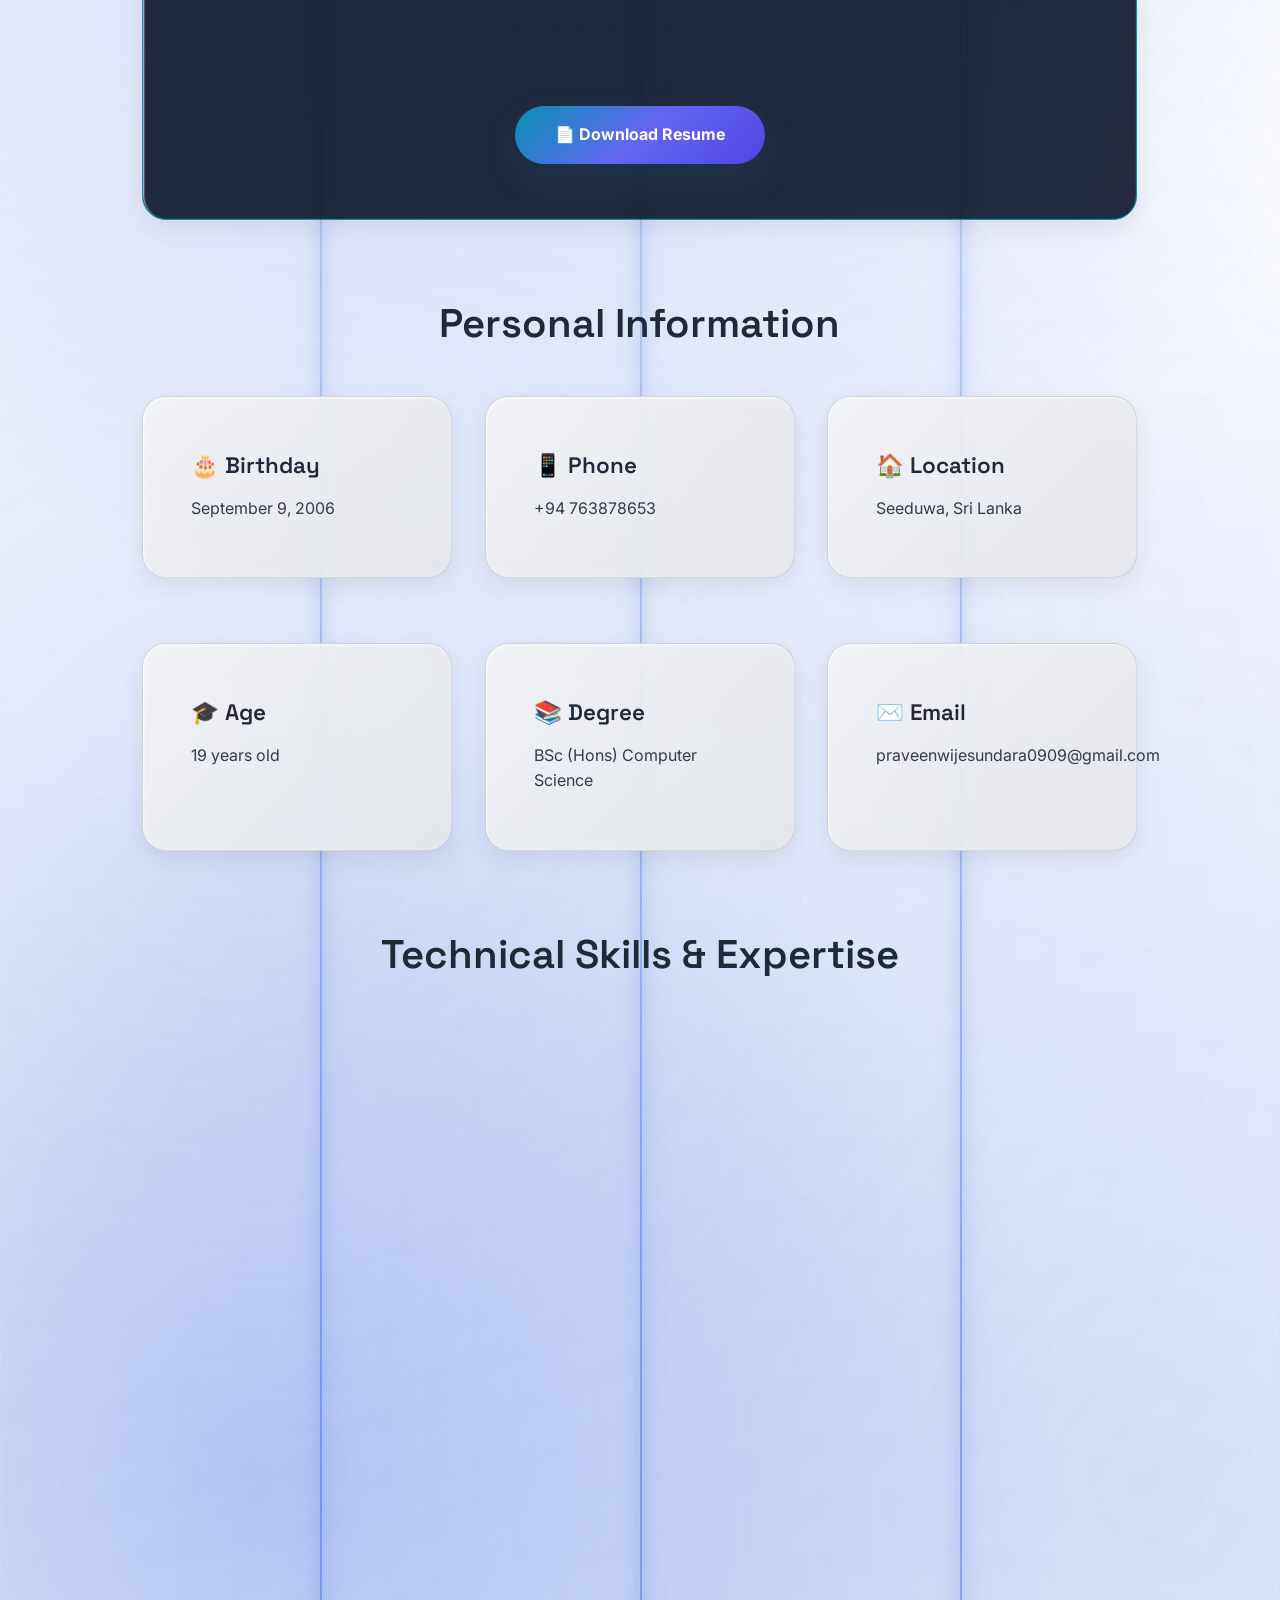
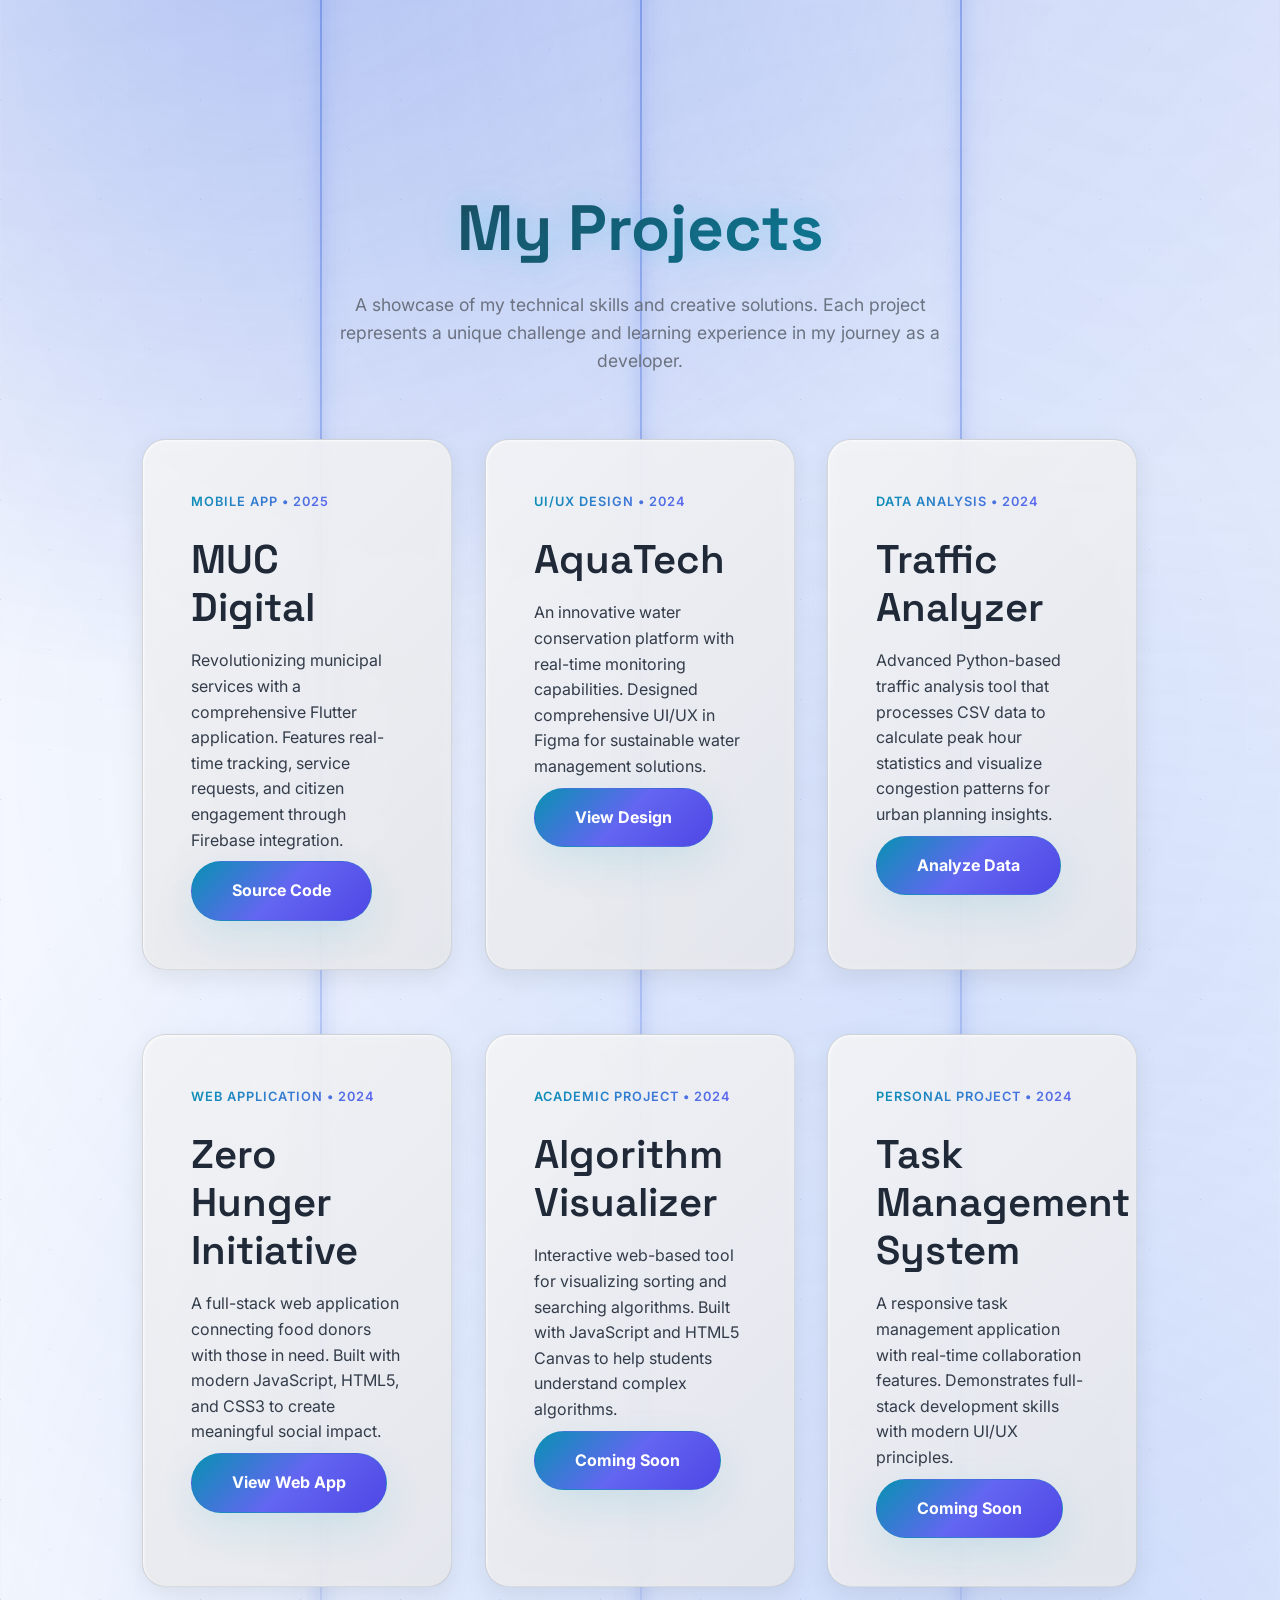
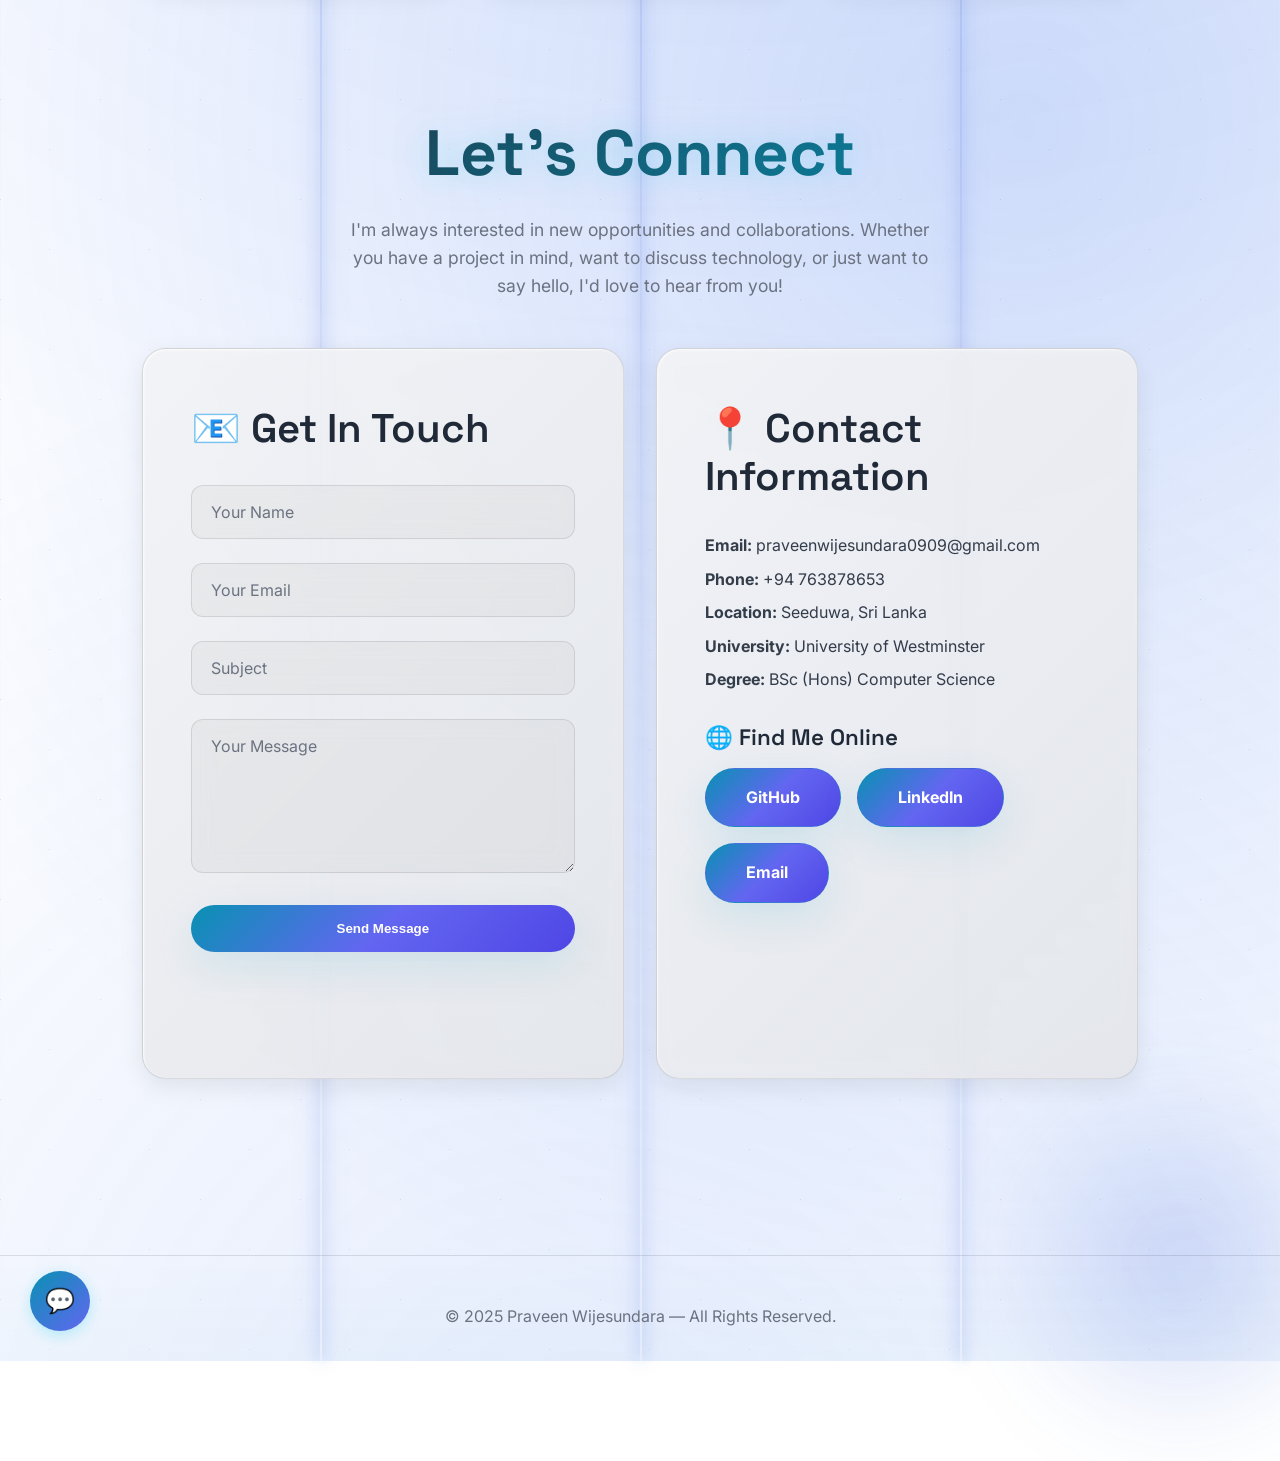
==== commit 4bc03dc3: "Revamp portfolio layout with section IDs, enhance navigation links, and add detailed About and Proje" ====
--- a/index.html
+++ b/index.html
@@ -12,28 +12,28 @@
     <div class="line-effect-v"></div>
     <div class="line-effect-v"></div>
     <div class="line-effect-v"></div>
-    <div class="corner-line top-left"></div>
     
     <header>
         <div class="logo">Praveen Wijesundara</div>
         <nav>
             <ul class="nav-links">
-                <li><a href="index.html" class="active">Home</a></li>
-                <li><a href="about.html">About</a></li>
-                <li><a href="blog.html">Projects</a></li>
-                <li><a href="contact.html">Contact</a></li>
+                <li><a href="#home" class="active">Home</a></li>
+                <li><a href="#about">About</a></li>
+                <li><a href="#projects">Projects</a></li>
+                <li><a href="#contact">Contact</a></li>
             </ul>
         </nav>
     </header>
 
     <main>
-        <section>
+        <!-- HOME SECTION -->
+        <section id="home">
             <h1>Building Digital Futures.</h1>
             <p>I'm Praveen, a BSc (Hons) Computer Science student at the University of Westminster building impactful mobile and web solutions that bridge technology with real-world needs.</p>
             <div style="display: flex; gap: 1rem; justify-content: center; flex-wrap: wrap; margin-top: 2rem;">
-                <a href="about.html" class="btn">About Me</a>
-                <a href="blog.html" class="btn">Explore My Work</a>
-                <a href="contact.html" class="btn-alt">Contact Me</a>
+                <a href="#about" class="btn">About Me</a>
+                <a href="#projects" class="btn">Explore My Work</a>
+                <a href="#contact" class="btn-alt">Contact Me</a>
                 <a href="cv/README.md" class="btn-alt" target="_blank">Download CV</a>
             </div>
         </section>
@@ -62,6 +62,179 @@
                 <a href="https://github.com/Dulshan9/Traffic-Data-Analyzer" class="btn-alt" target="_blank">Analyze Data</a>
             </div>
         </section>
+
+        <!-- ABOUT SECTION -->
+        <section id="about" style="margin-top: 6rem;">
+            <h1 style="text-align: center; margin-bottom: 3rem; font-size: 3rem;">About Me</h1>
+            
+            <section class="card hero-section" style="text-align: center; min-height: 500px; padding: 3rem 1rem; background: rgba(15, 23, 42, 0.9); border: 1px solid var(--primary);">
+                <img src="imgs/About_ProfilePic.jpg" alt="Praveen Wijesundara" 
+                     style="width: 150px; height: 150px; border-radius: 50%; margin-bottom: 2rem; border: 3px solid var(--primary); object-fit: cover;">
+                <h1>Who Am I?</h1>
+                <p style="font-size: 1.1rem; line-height: 1.7; max-width: 800px; margin: 2rem auto; color: var(--text);">
+                    I'm a passionate computer science student at the University of Westminster, specializing in client-side web development, mobile applications, and creating impactful digital solutions. My goal is to build user-friendly, visually stunning, and scalable applications that solve real-world problems and enhance user experiences.
+                </p>
+                <div style="margin-top: 2rem; text-align: center;">
+                    <a href="cv/Praveen_Wijesundara_CV.pdf" download="Praveen_Wijesundara_CV.pdf" class="btn" style="display: inline-block;">
+                        📄 Download Resume
+                    </a>
+                </div>
+            </section>
+
+            <section style="margin: 5rem 0 3rem;">
+                <h2 style="text-align: center; margin-bottom: 3rem;">Personal Information</h2>
+                <div class="grid">
+                    <div class="card">
+                        <h3>🎂 Birthday</h3>
+                        <p>September 9, 2006</p>
+                    </div>
+                    <div class="card">
+                        <h3>📱 Phone</h3>
+                        <p>+94 763878653</p>
+                    </div>
+                    <div class="card">
+                        <h3>🏠 Location</h3>
+                        <p>Seeduwa, Sri Lanka</p>
+                    </div>
+                    <div class="card">
+                        <h3>🎓 Age</h3>
+                        <p>19 years old</p>
+                    </div>
+                    <div class="card">
+                        <h3>📚 Degree</h3>
+                        <p>BSc (Hons) Computer Science</p>
+                    </div>
+                    <div class="card">
+                        <h3>✉️ Email</h3>
+                        <p>praveenwijesundara0909@gmail.com</p>
+                    </div>
+                </div>
+            </section>
+
+            <section>
+                <h2 style="text-align: center; margin-bottom: 3rem;">Technical Skills & Expertise</h2>
+                <div class="grid">
+                    <div class="card">
+                        <h3>🐍 Python & Java</h3>
+                        <p>Designing efficient backend systems and developing high-performance software applications with clean, maintainable code.</p>
+                    </div>
+                    <div class="card">
+                        <h3>🌐 HTML & CSS</h3>
+                        <p>Creating visually appealing and fully responsive web layouts using modern CSS techniques and semantic HTML5.</p>
+                    </div>
+                    <div class="card">
+                        <h3>⚡ JavaScript</h3>
+                        <p>Enhancing web interactivity and functionality through dynamic, user-friendly scripts and modern ES6+ features.</p>
+                    </div>
+                    <div class="card">
+                        <h3>🤝 Teamwork</h3>
+                        <p>Collaborate effectively in group projects, contributing ideas and supporting team members to achieve common goals.</p>
+                    </div>
+                    <div class="card">
+                        <h3>⏰ Time Management</h3>
+                        <p>Prioritizing tasks effectively to maintain productivity and deliver high-quality projects on schedule.</p>
+                    </div>
+                    <div class="card">
+                        <h3>🎨 Creativity</h3>
+                        <p>Developing innovative coding solutions and design ideas that push boundaries and solve complex problems.</p>
+                    </div>
+                </div>
+            </section>
+        </section>
+
+        <!-- PROJECTS SECTION -->
+        <section id="projects" style="margin-top: 6rem;">
+            <div style="text-align: center; margin-bottom: 4rem;">
+                <h1>My Projects</h1>
+                <p style="font-size: 1.1rem; color: var(--text-secondary); max-width: 600px; margin: 0 auto;">A showcase of my technical skills and creative solutions. Each project represents a unique challenge and learning experience in my journey as a developer.</p>
+            </div>
+
+            <div class="grid">
+                <div class="card">
+                    <span>MOBILE APP • 2025</span>
+                    <h2>MUC Digital</h2>
+                    <p>Revolutionizing municipal services with a comprehensive Flutter application. Features real-time tracking, service requests, and citizen engagement through Firebase integration.</p>
+                    <a href="https://github.com/thisal2006/muc-digital" target="_blank" class="btn-alt">Source Code</a>
+                </div>
+
+                <div class="card">
+                    <span>UI/UX DESIGN • 2024</span>
+                    <h2>AquaTech</h2>
+                    <p>An innovative water conservation platform with real-time monitoring capabilities. Designed comprehensive UI/UX in Figma for sustainable water management solutions.</p>
+                    <a href="https://www.figma.com/" target="_blank" class="btn-alt">View Design</a>
+                </div>
+
+                <div class="card">
+                    <span>DATA ANALYSIS • 2024</span>
+                    <h2>Traffic Analyzer</h2>
+                    <p>Advanced Python-based traffic analysis tool that processes CSV data to calculate peak hour statistics and visualize congestion patterns for urban planning insights.</p>
+                    <a href="https://github.com/Dulshan9/Traffic-Data-Analyzer" target="_blank" class="btn-alt">Analyze Data</a>
+                </div>
+
+                <div class="card">
+                    <span>WEB APPLICATION • 2024</span>
+                    <h2>Zero Hunger Initiative</h2>
+                    <p>A full-stack web application connecting food donors with those in need. Built with modern JavaScript, HTML5, and CSS3 to create meaningful social impact.</p>
+                    <a href="https://github.com/Dulshan9/Zero-Hunger-Initiative-Web-Application" target="_blank" class="btn-alt">View Web App</a>
+                </div>
+
+                <div class="card">
+                    <span>ACADEMIC PROJECT • 2024</span>
+                    <h2>Algorithm Visualizer</h2>
+                    <p>Interactive web-based tool for visualizing sorting and searching algorithms. Built with JavaScript and HTML5 Canvas to help students understand complex algorithms.</p>
+                    <a href="#" class="btn-alt">Coming Soon</a>
+                </div>
+
+                <div class="card">
+                    <span>PERSONAL PROJECT • 2024</span>
+                    <h2>Task Management System</h2>
+                    <p>A responsive task management application with real-time collaboration features. Demonstrates full-stack development skills with modern UI/UX principles.</p>
+                    <a href="#" class="btn-alt">Coming Soon</a>
+                </div>
+            </div>
+        </section>
+
+        <!-- CONTACT SECTION -->
+        <section id="contact" style="margin-top: 6rem;">
+            <div style="text-align: center; margin-bottom: 3rem;">
+                <h1>Let's Connect</h1>
+                <p style="font-size: 1.1rem; color: var(--text-secondary); max-width: 600px; margin: 0 auto;">I'm always interested in new opportunities and collaborations. Whether you have a project in mind, want to discuss technology, or just want to say hello, I'd love to hear from you!</p>
+            </div>
+
+            <div class="grid">
+                <div class="card">
+                    <h2>📧 Get In Touch</h2>
+                    <form id="contact-form" action="#" method="POST" style="margin-top: 2rem;">
+                        <input type="text" name="name" placeholder="Your Name" required class="input-box">
+                        <input type="email" name="email" placeholder="Your Email" required class="input-box">
+                        <input type="text" name="subject" placeholder="Subject" required class="input-box">
+                        <textarea name="message" placeholder="Your Message" required class="input-box" rows="6"></textarea>
+                        <button type="submit" class="btn" style="width: 100%;">Send Message</button>
+                    </form>
+                    <p id="contact-success" class="success-message" style="margin-top: 1.5rem; font-size: 0.9rem; color: var(--text-secondary); opacity: 0; transform: translateY(10px); transition: opacity 0.3s ease, transform 0.3s ease;">✅ Thanks! Your message was received and I will get back to you soon.</p>
+                </div>
+
+                <div class="card">
+                    <h2>📍 Contact Information</h2>
+                    <div style="margin-top: 2rem; line-height: 2;">
+                        <p><strong>Email:</strong> praveenwijesundara0909@gmail.com</p>
+                        <p><strong>Phone:</strong> +94 763878653</p>
+                        <p><strong>Location:</strong> Seeduwa, Sri Lanka</p>
+                        <p><strong>University:</strong> University of Westminster</p>
+                        <p><strong>Degree:</strong> BSc (Hons) Computer Science</p>
+                    </div>
+
+                    <div style="margin-top: 2rem;">
+                        <h3 style="margin-bottom: 1rem;">🌐 Find Me Online</h3>
+                        <div style="display: flex; gap: 1rem; flex-wrap: wrap;">
+                            <a href="https://github.com/Dulshan9" target="_blank" class="btn-alt" style="margin: 0;">GitHub</a>
+                            <a href="https://www.linkedin.com/in/praveen-wijesundara" target="_blank" class="btn-alt" style="margin: 0;">LinkedIn</a>
+                            <a href="mailto:praveenwijesundara0909@gmail.com" class="btn-alt" style="margin: 0;">Email</a>
+                        </div>
+                    </div>
+                </div>
+            </div>
+        </section>
     </main>
 
     <footer>
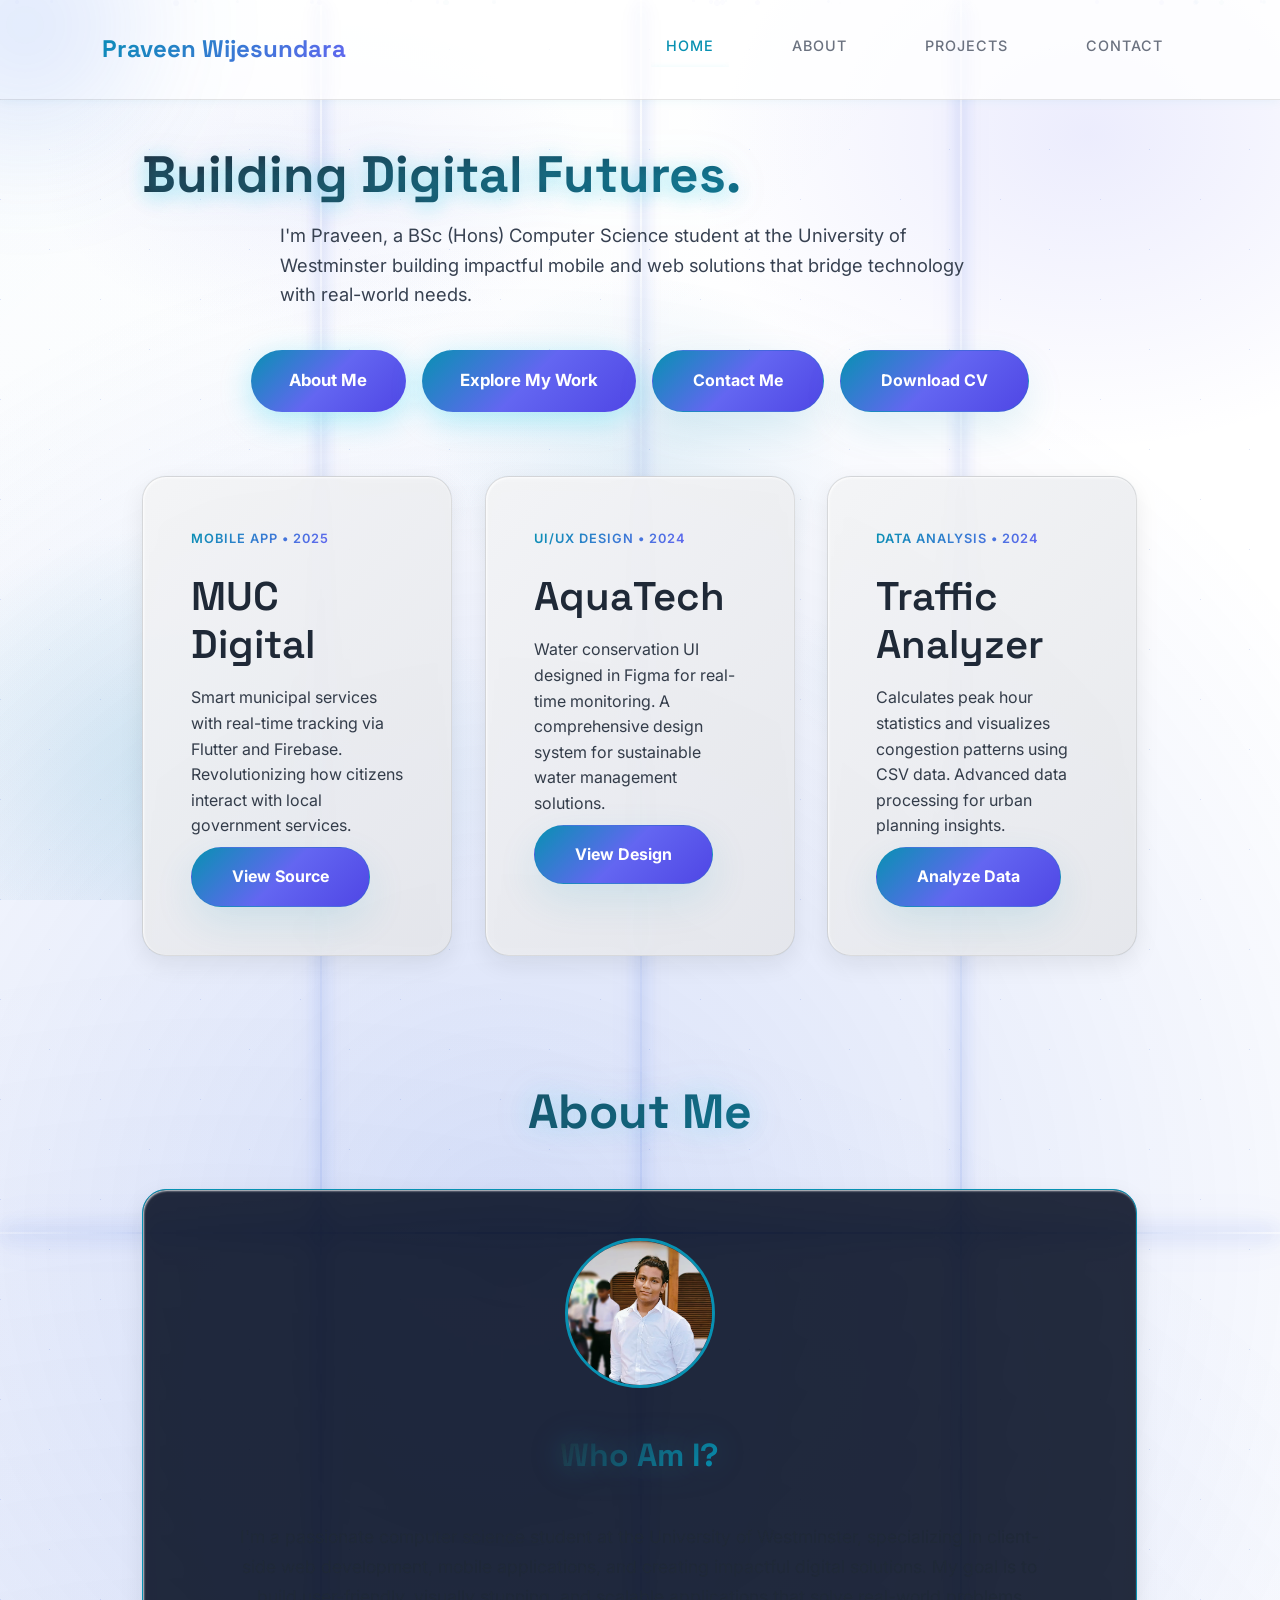
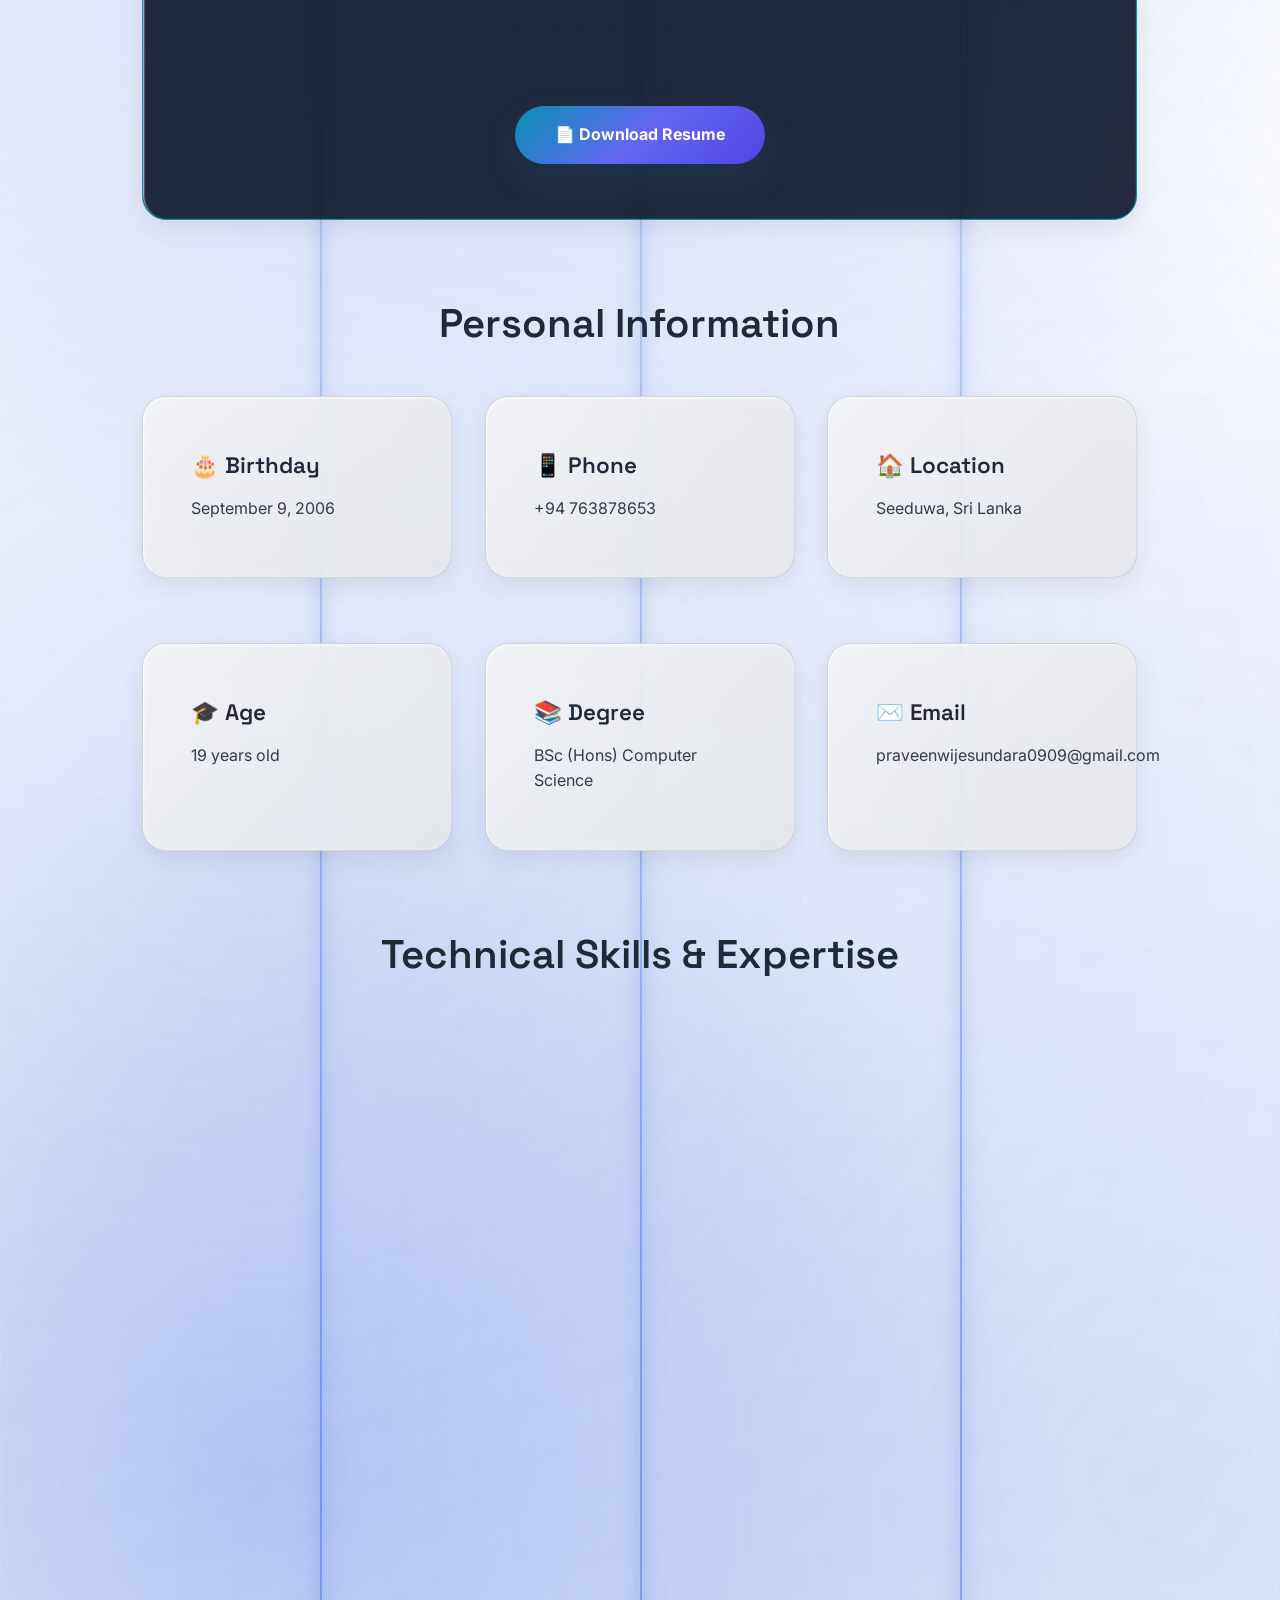
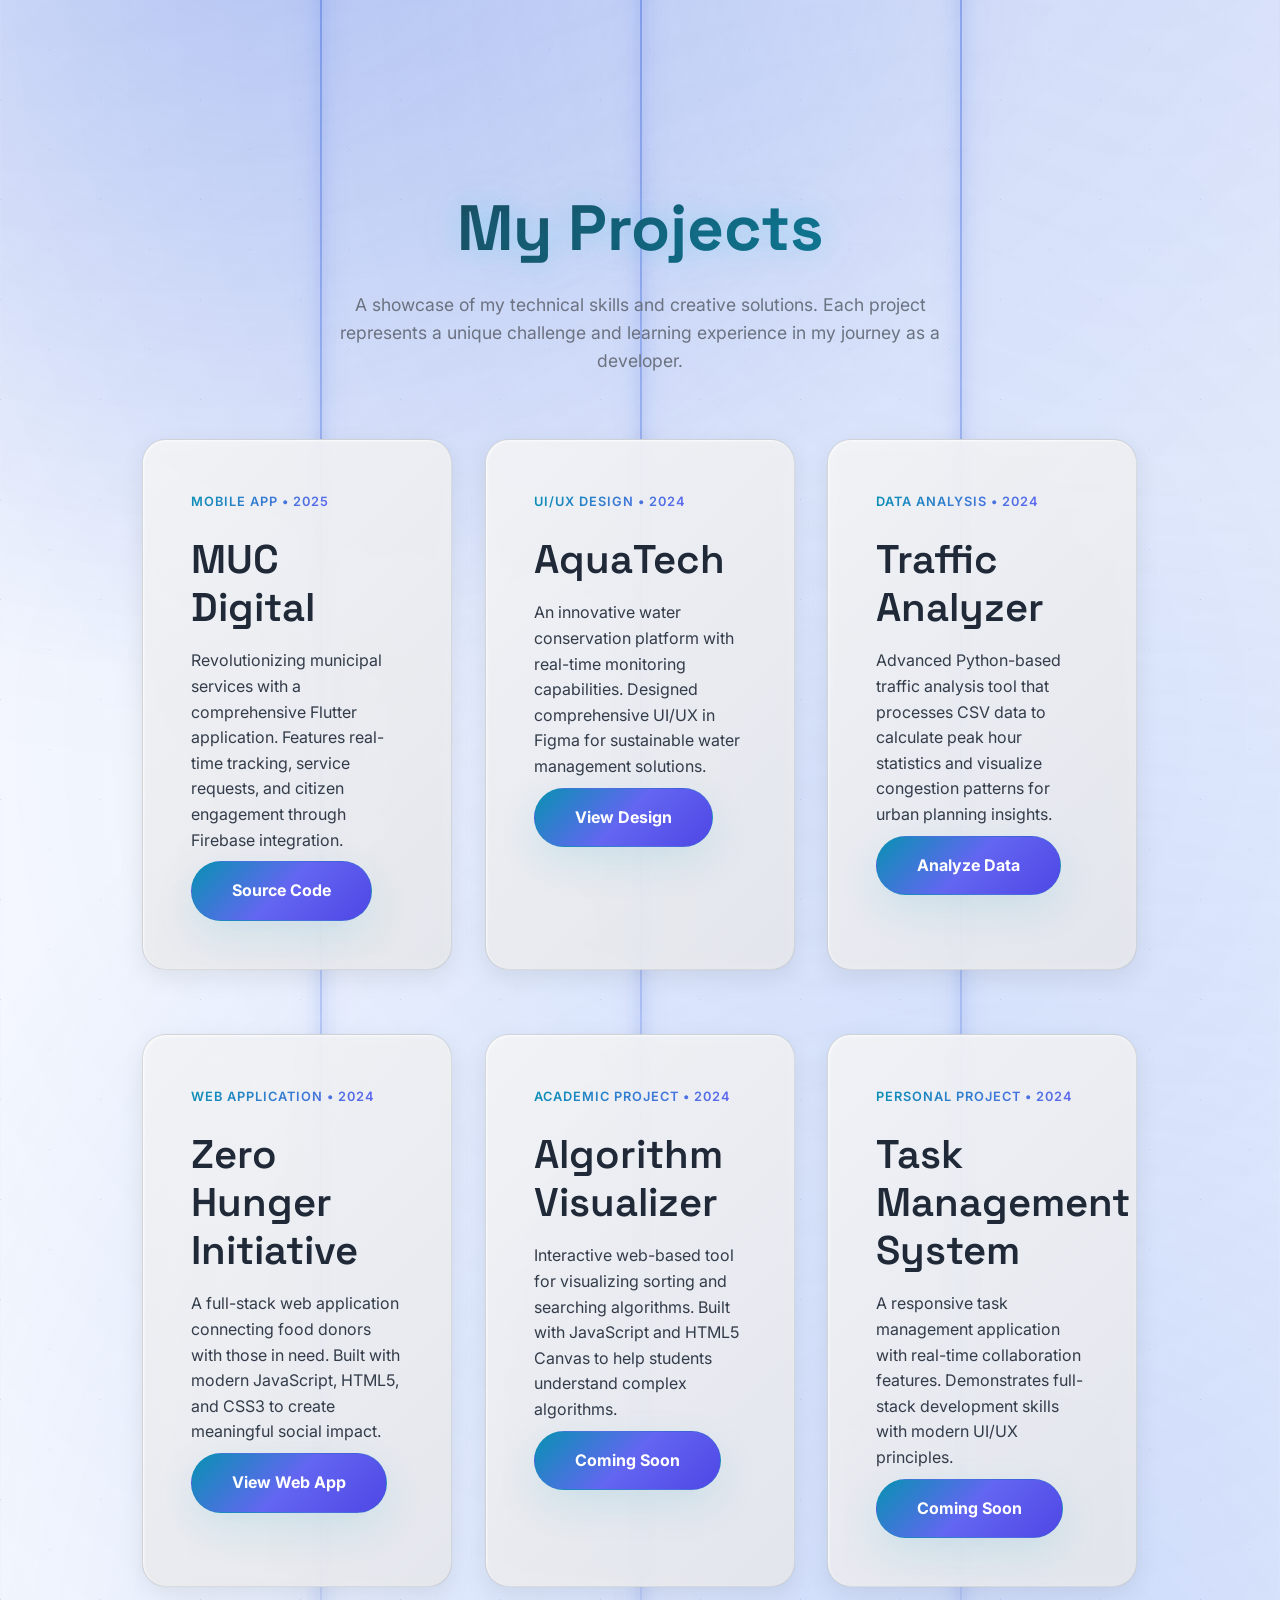
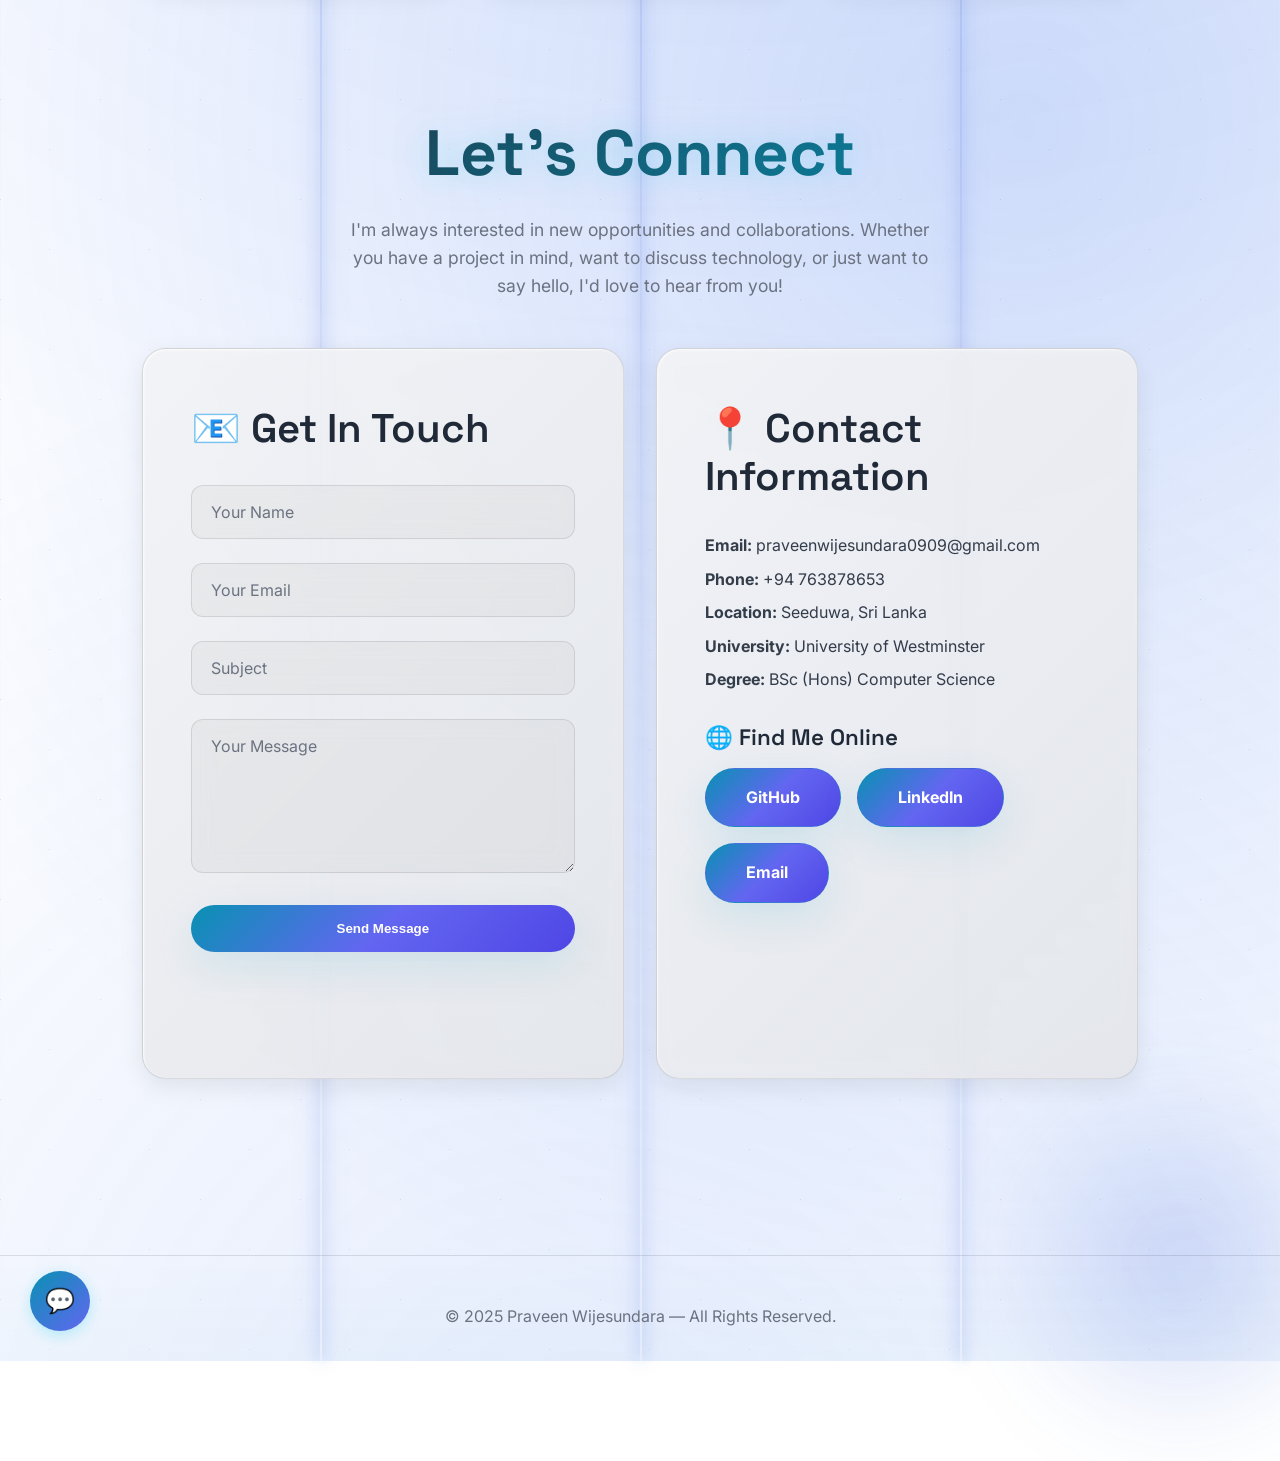
==== commit 12baf81f: "Update CV download link to point to PDF version" ====
--- a/index.html
+++ b/index.html
@@ -34,7 +34,7 @@
                 <a href="#about" class="btn">About Me</a>
                 <a href="#projects" class="btn">Explore My Work</a>
                 <a href="#contact" class="btn-alt">Contact Me</a>
-                <a href="cv/README.md" class="btn-alt" target="_blank">Download CV</a>
+                <a href="cv/Praveen_Wijesundara_CV.pdf" class="btn-alt" target="_blank">Download CV</a>
             </div>
         </section>
 
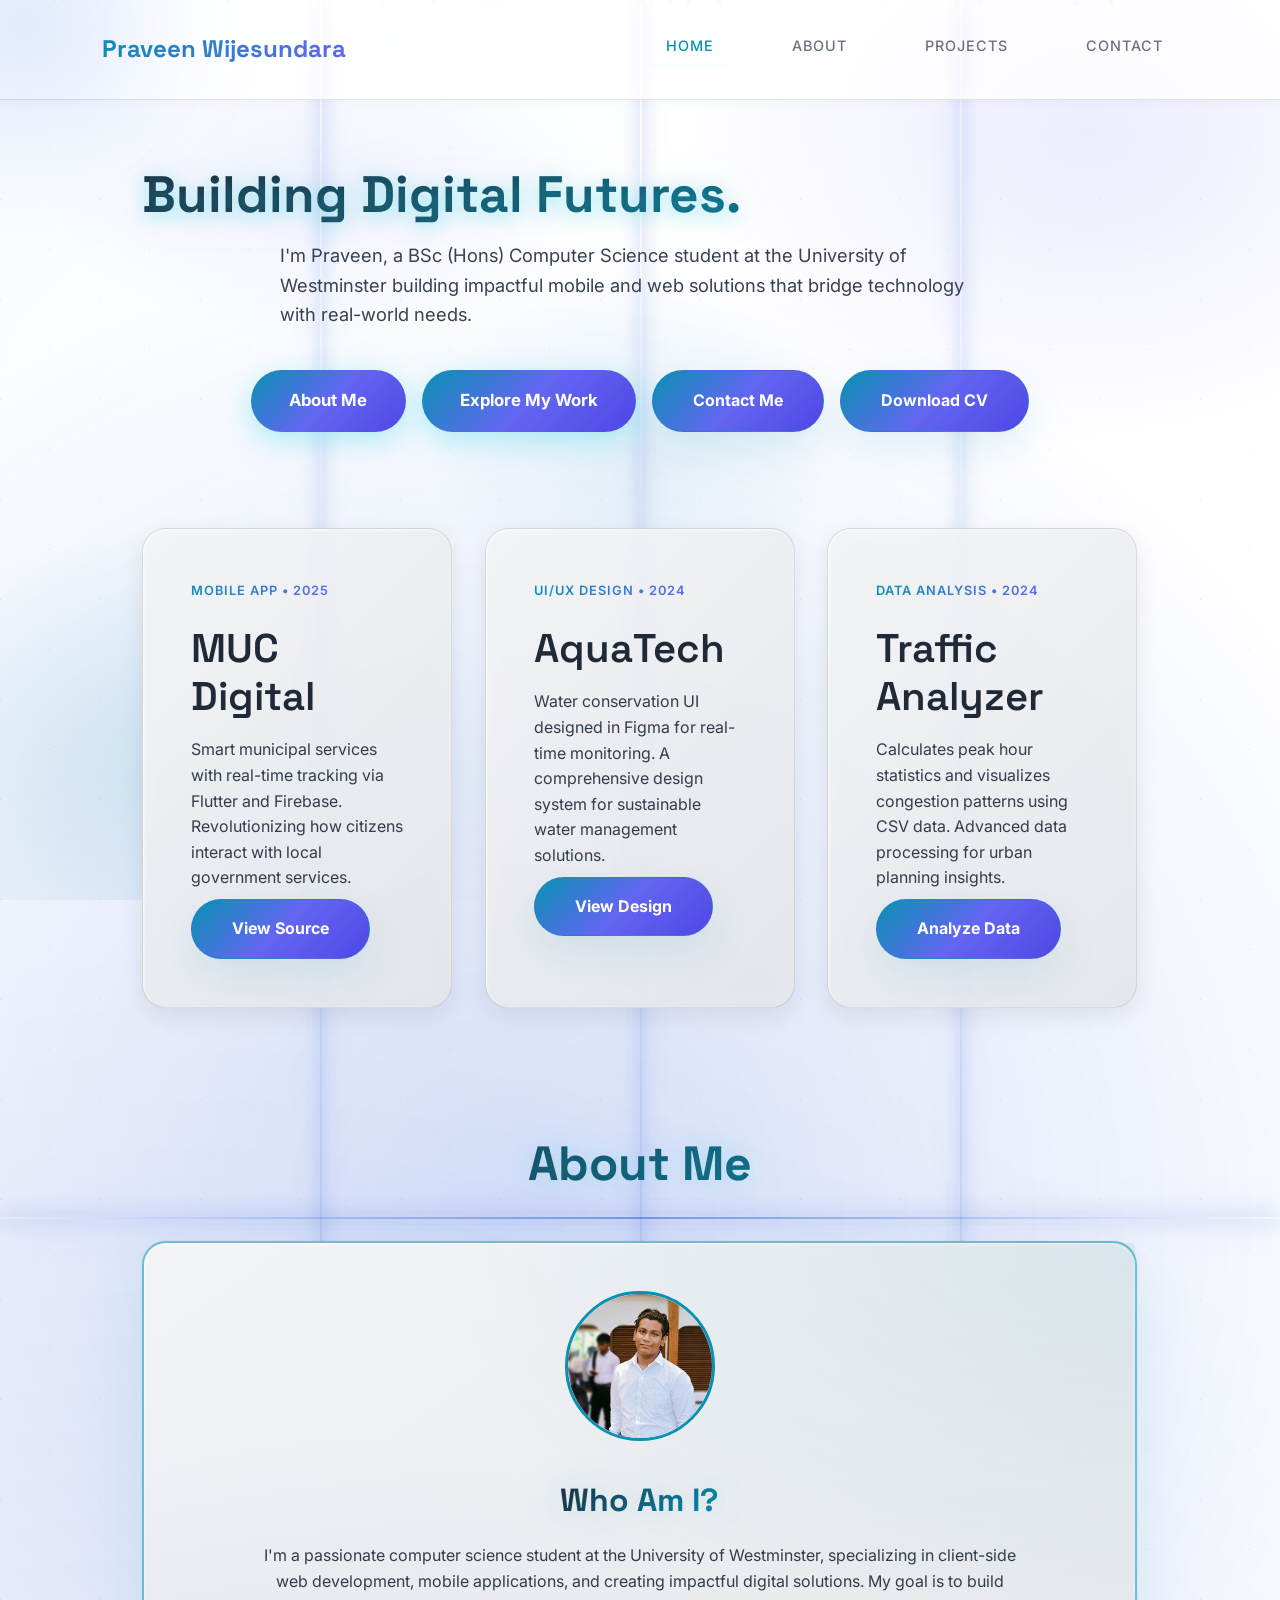
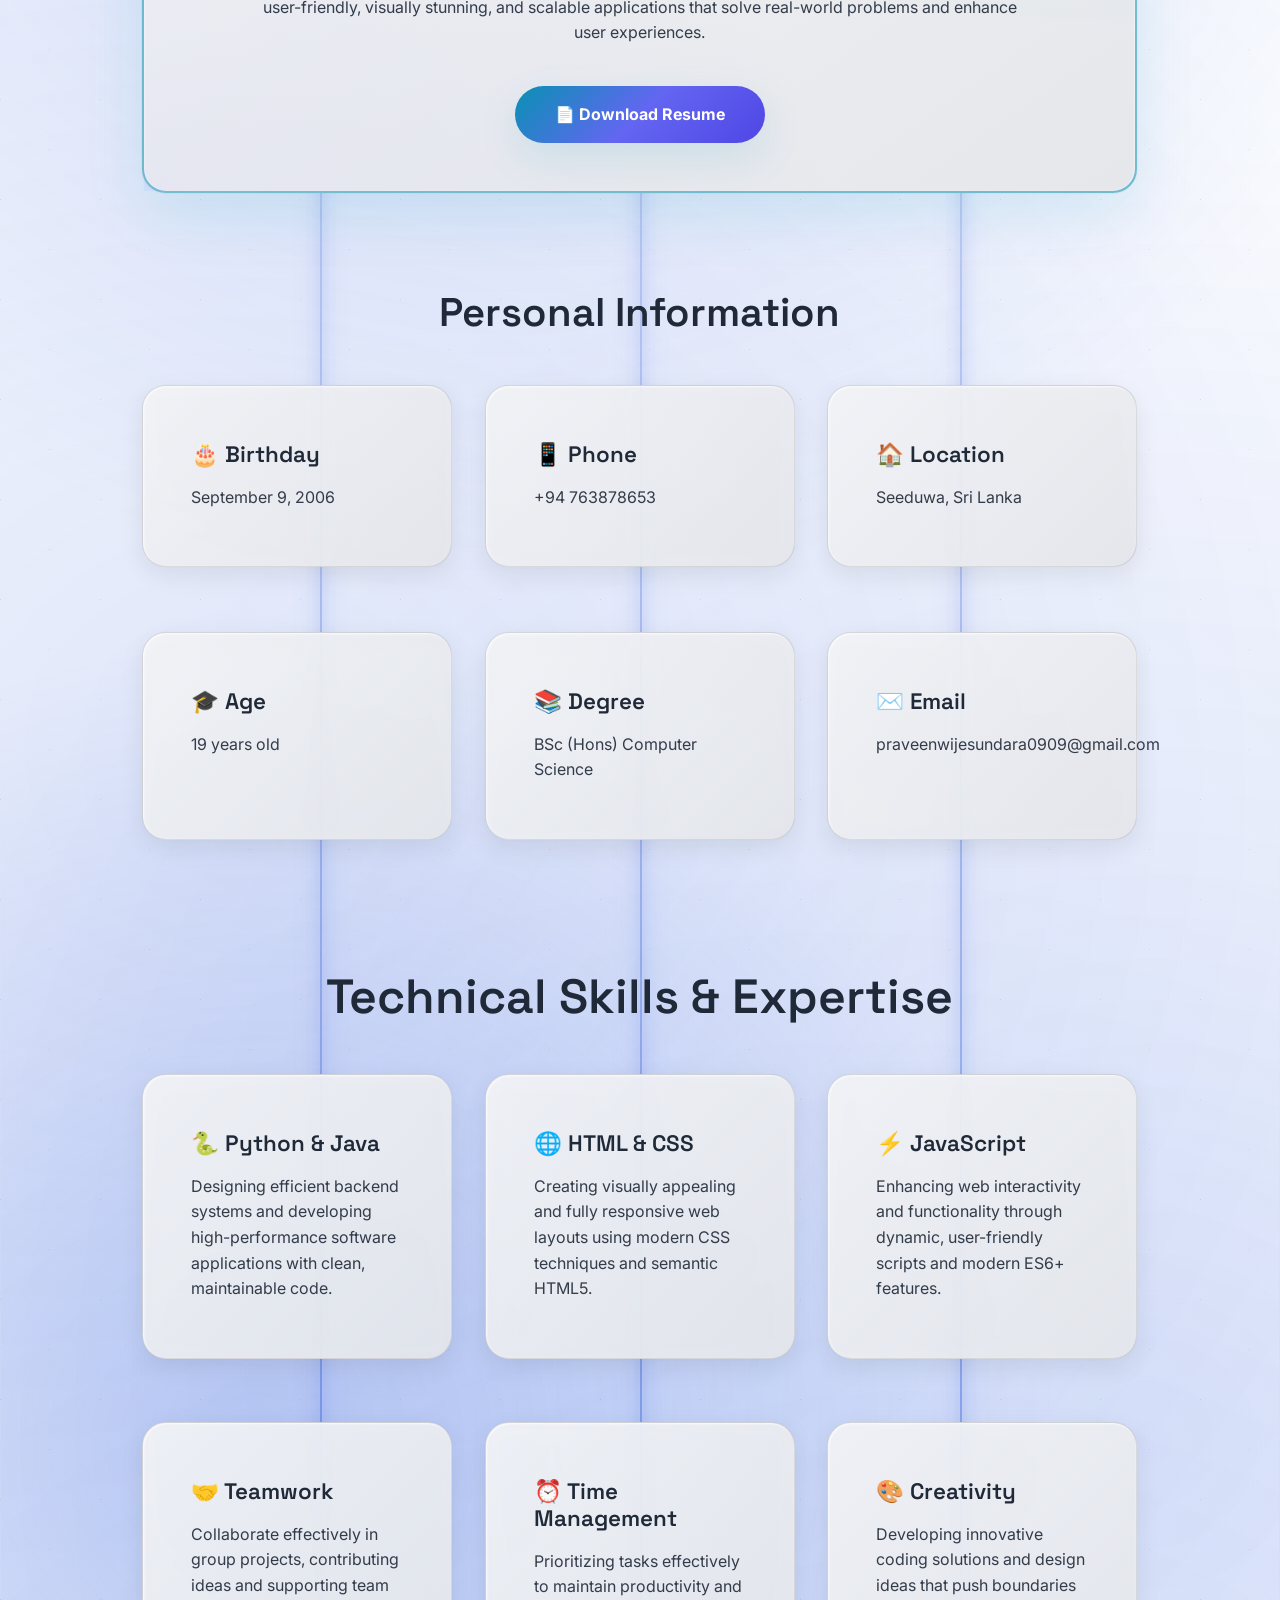
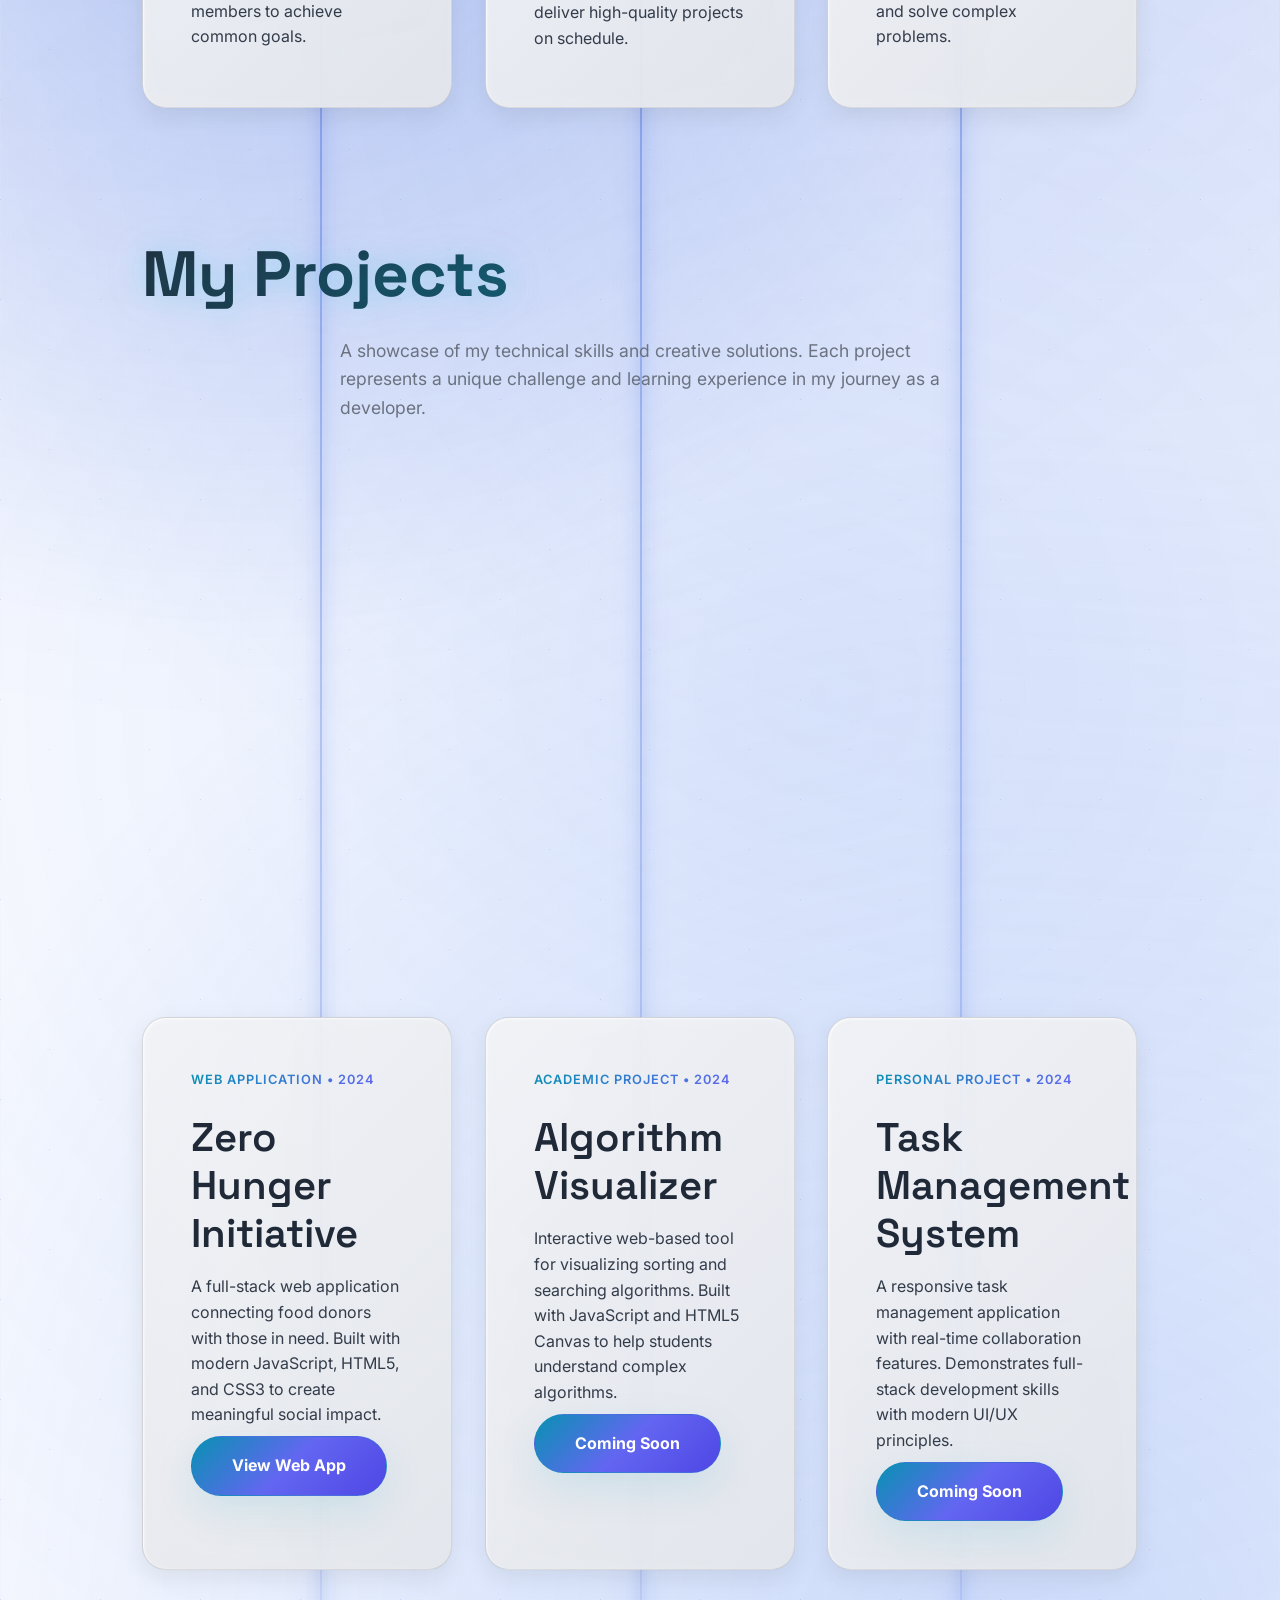
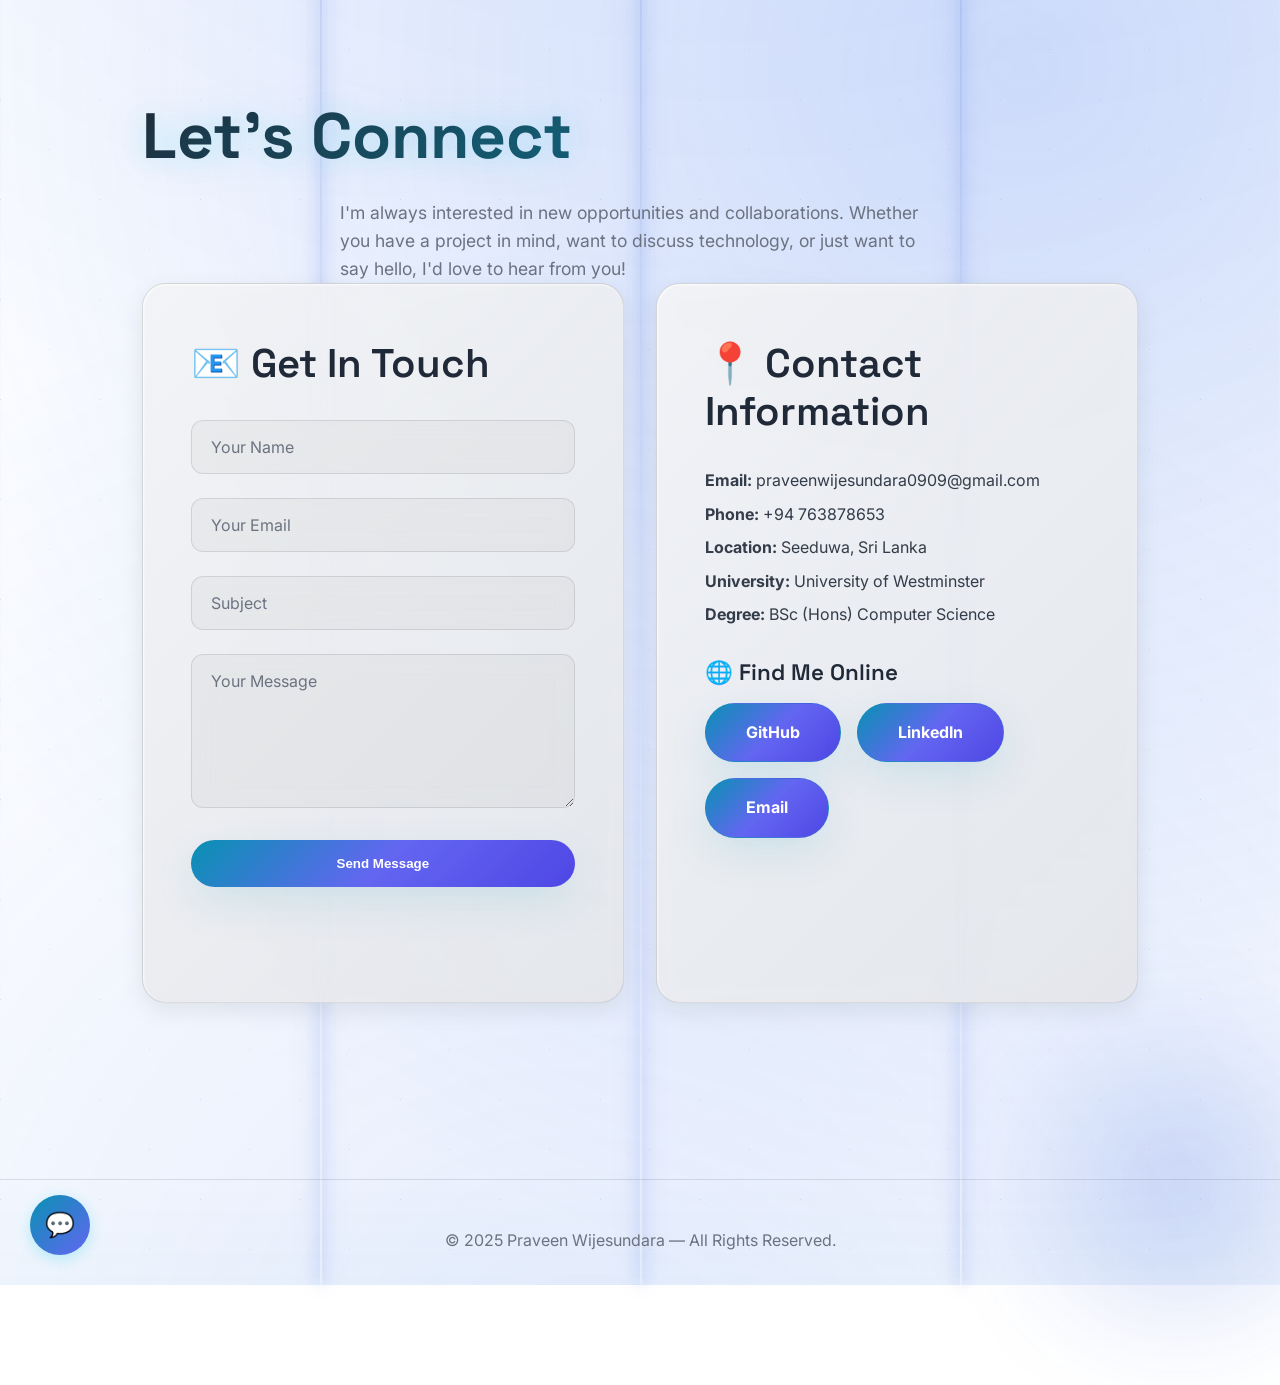
==== commit 20823013: "Refactor About and Index pages for improved layout and styling; enhance hero section with new styles" ====
--- a/index.html
+++ b/index.html
@@ -30,7 +30,7 @@
         <section id="home">
             <h1>Building Digital Futures.</h1>
             <p>I'm Praveen, a BSc (Hons) Computer Science student at the University of Westminster building impactful mobile and web solutions that bridge technology with real-world needs.</p>
-            <div style="display: flex; gap: 1rem; justify-content: center; flex-wrap: wrap; margin-top: 2rem;">
+            <div class="button-row">
                 <a href="#about" class="btn">About Me</a>
                 <a href="#projects" class="btn">Explore My Work</a>
                 <a href="#contact" class="btn-alt">Contact Me</a>
@@ -38,7 +38,7 @@
             </div>
         </section>
 
-        <section class="grid" style="margin-top: 4rem;">
+        <section class="grid section-spacing">
             <div class="card">
                 <span>MOBILE APP • 2025</span>
                 <h2>MUC Digital</h2>
@@ -64,24 +64,23 @@
         </section>
 
         <!-- ABOUT SECTION -->
-        <section id="about" style="margin-top: 6rem;">
-            <h1 style="text-align: center; margin-bottom: 3rem; font-size: 3rem;">About Me</h1>
+        <section id="about" class="section-spacing">
+            <h1 class="section-title">About Me</h1>
             
-            <section class="card hero-section" style="text-align: center; min-height: 500px; padding: 3rem 1rem; background: rgba(15, 23, 42, 0.9); border: 1px solid var(--primary);">
-                <img src="imgs/About_ProfilePic.jpg" alt="Praveen Wijesundara" 
-                     style="width: 150px; height: 150px; border-radius: 50%; margin-bottom: 2rem; border: 3px solid var(--primary); object-fit: cover;">
+            <section class="card hero-section">
+                <img src="imgs/About_ProfilePic.jpg" alt="Praveen Wijesundara" class="hero-img">
                 <h1>Who Am I?</h1>
-                <p style="font-size: 1.1rem; line-height: 1.7; max-width: 800px; margin: 2rem auto; color: var(--text);">
+                <p class="hero-copy">
                     I'm a passionate computer science student at the University of Westminster, specializing in client-side web development, mobile applications, and creating impactful digital solutions. My goal is to build user-friendly, visually stunning, and scalable applications that solve real-world problems and enhance user experiences.
                 </p>
-                <div style="margin-top: 2rem; text-align: center;">
-                    <a href="cv/Praveen_Wijesundara_CV.pdf" download="Praveen_Wijesundara_CV.pdf" class="btn" style="display: inline-block;">
+                <div class="hero-actions">
+                    <a href="cv/Praveen_Wijesundara_CV.pdf" download="Praveen_Wijesundara_CV.pdf" class="btn">
                         📄 Download Resume
                     </a>
                 </div>
             </section>
 
-            <section style="margin: 5rem 0 3rem;">
+            <section class="section-spacing">
                 <h2 style="text-align: center; margin-bottom: 3rem;">Personal Information</h2>
                 <div class="grid">
                     <div class="card">
@@ -111,8 +110,8 @@
                 </div>
             </section>
 
-            <section>
-                <h2 style="text-align: center; margin-bottom: 3rem;">Technical Skills & Expertise</h2>
+            <section class="section-spacing">
+                <h2 class="section-title">Technical Skills & Expertise</h2>
                 <div class="grid">
                     <div class="card">
                         <h3>🐍 Python & Java</h3>
@@ -143,10 +142,10 @@
         </section>
 
         <!-- PROJECTS SECTION -->
-        <section id="projects" style="margin-top: 6rem;">
-            <div style="text-align: center; margin-bottom: 4rem;">
+        <section id="projects" class="section-spacing">
+            <div class="section-header">
                 <h1>My Projects</h1>
-                <p style="font-size: 1.1rem; color: var(--text-secondary); max-width: 600px; margin: 0 auto;">A showcase of my technical skills and creative solutions. Each project represents a unique challenge and learning experience in my journey as a developer.</p>
+                <p class="section-copy">A showcase of my technical skills and creative solutions. Each project represents a unique challenge and learning experience in my journey as a developer.</p>
             </div>
 
             <div class="grid">
@@ -195,28 +194,28 @@
         </section>
 
         <!-- CONTACT SECTION -->
-        <section id="contact" style="margin-top: 6rem;">
-            <div style="text-align: center; margin-bottom: 3rem;">
+        <section id="contact" class="section-spacing">
+            <div class="section-header">
                 <h1>Let's Connect</h1>
-                <p style="font-size: 1.1rem; color: var(--text-secondary); max-width: 600px; margin: 0 auto;">I'm always interested in new opportunities and collaborations. Whether you have a project in mind, want to discuss technology, or just want to say hello, I'd love to hear from you!</p>
+                <p class="section-copy">I'm always interested in new opportunities and collaborations. Whether you have a project in mind, want to discuss technology, or just want to say hello, I'd love to hear from you!</p>
             </div>
 
             <div class="grid">
                 <div class="card">
                     <h2>📧 Get In Touch</h2>
-                    <form id="contact-form" action="#" method="POST" style="margin-top: 2rem;">
+                    <form id="contact-form" action="#" method="POST" class="contact-form">
                         <input type="text" name="name" placeholder="Your Name" required class="input-box">
                         <input type="email" name="email" placeholder="Your Email" required class="input-box">
                         <input type="text" name="subject" placeholder="Subject" required class="input-box">
                         <textarea name="message" placeholder="Your Message" required class="input-box" rows="6"></textarea>
-                        <button type="submit" class="btn" style="width: 100%;">Send Message</button>
+                        <button type="submit" class="btn btn-full">Send Message</button>
                     </form>
-                    <p id="contact-success" class="success-message" style="margin-top: 1.5rem; font-size: 0.9rem; color: var(--text-secondary); opacity: 0; transform: translateY(10px); transition: opacity 0.3s ease, transform 0.3s ease;">✅ Thanks! Your message was received and I will get back to you soon.</p>
+                    <p id="contact-success" class="success-message">✅ Thanks! Your message was received and I will get back to you soon.</p>
                 </div>
 
                 <div class="card">
                     <h2>📍 Contact Information</h2>
-                    <div style="margin-top: 2rem; line-height: 2;">
+                    <div class="contact-details">
                         <p><strong>Email:</strong> praveenwijesundara0909@gmail.com</p>
                         <p><strong>Phone:</strong> +94 763878653</p>
                         <p><strong>Location:</strong> Seeduwa, Sri Lanka</p>
@@ -224,12 +223,12 @@
                         <p><strong>Degree:</strong> BSc (Hons) Computer Science</p>
                     </div>
 
-                    <div style="margin-top: 2rem;">
-                        <h3 style="margin-bottom: 1rem;">🌐 Find Me Online</h3>
-                        <div style="display: flex; gap: 1rem; flex-wrap: wrap;">
-                            <a href="https://github.com/Dulshan9" target="_blank" class="btn-alt" style="margin: 0;">GitHub</a>
-                            <a href="https://www.linkedin.com/in/praveen-wijesundara" target="_blank" class="btn-alt" style="margin: 0;">LinkedIn</a>
-                            <a href="mailto:praveenwijesundara0909@gmail.com" class="btn-alt" style="margin: 0;">Email</a>
+                    <div class="section-subheader">
+                        <h3 class="contact-heading">🌐 Find Me Online</h3>
+                        <div class="contact-links">
+                            <a href="https://github.com/Dulshan9" target="_blank" class="btn-alt">GitHub</a>
+                            <a href="https://www.linkedin.com/in/praveen-wijesundara" target="_blank" class="btn-alt">LinkedIn</a>
+                            <a href="mailto:praveenwijesundara0909@gmail.com" class="btn-alt">Email</a>
                         </div>
                     </div>
                 </div>
--- a/styles.css
+++ b/styles.css
@@ -16,6 +16,9 @@
     --border-hover: rgba(34, 211, 238, 0.3);
     --shadow: 0 8px 32px rgba(0, 0, 0, 0.3);
     --shadow-hover: 0 20px 40px rgba(0, 0, 0, 0.4);
+    --hero-bg: linear-gradient(145deg, #0f172a 0%, #1e293b 100%);
+    --hero-border: 2px solid rgba(34, 211, 238, 0.53);
+    --hero-shadow: 0 20px 60px rgba(34, 211, 238, 0.18), 0 0 2px rgba(34, 211, 238, 0.3), inset 0 1px 3px rgba(255, 255, 255, 0.08);
 }
 
 /* Light Theme */
@@ -305,12 +308,15 @@
 ───────────────────────────────────────────────── */
 
 main {
-    padding: 120px 8% 80px;          /* reduced from 200px → now visible right after header */
+    padding: 140px 8% 80px;          /* added extra top padding for fixed header */
     max-width: 1200px;
     margin: 0 auto;
     position: relative;
     z-index: 5;
 }
+html {
+    scroll-padding-top: 140px;
+}
 
 /* Ensure content appears above animated background */
 section {
@@ -318,22 +324,25 @@
     z-index: 5;
 }
 
-/* Force profile/hero section to be immediately visible */
-main > section:first-of-type.card {
+/* Hero section styling */
+.hero-section {
     min-height: 520px;
     margin-top: 1rem;
-    background: linear-gradient(145deg, #0f172a 0%, #1e293b 100%) !important;
-    border: 2px solid #22d3ee88 !important;
-    box-shadow: 
-        0 20px 60px rgba(34, 211, 238, 0.18),
-        0 0 2px rgba(34, 211, 238, 0.3),
-        inset 0 1px 3px rgba(255, 255, 255, 0.08) !important;
+    background: var(--hero-bg) !important;
+    border: var(--hero-border) !important;
+    box-shadow: var(--hero-shadow) !important;
     padding: 3.5rem 2rem;
     position: relative;
     overflow: hidden;
-}
-
-main > section:first-of-type.card::before {
+    display: flex;
+    flex-direction: column;
+    align-items: center;
+    justify-content: center;
+    text-align: center;
+    transition: background 0.35s ease, border 0.35s ease, box-shadow 0.35s ease;
+}
+
+.hero-section::before {
     content: '';
     position: absolute;
     top: 0;
@@ -346,22 +355,108 @@
     pointer-events: none;
 }
 
-main > section:first-of-type.card > * {
+.hero-section > * {
     position: relative;
     z-index: 2;
 }
 
-@media (prefers-color-scheme: light) {
-    main > section:first-of-type.card {
-        background: linear-gradient(145deg, #f3f4f6 0%, #e5e7eb 100%) !important;
-        border: 2px solid #0891b288 !important;
-        box-shadow: 
-            0 20px 60px rgba(8, 145, 178, 0.12),
-            0 0 2px rgba(8, 145, 178, 0.2),
-            inset 0 1px 3px rgba(255, 255, 255, 0.9) !important;
+.hero-img {
+    width: 150px;
+    height: 150px;
+    border-radius: 50%;
+    margin-bottom: 2rem;
+    border: 3px solid var(--primary);
+    object-fit: cover;
+}
+
+.hero-copy {
+    font-size: 1.1rem;
+    line-height: 1.7;
+    max-width: 760px;
+    margin: 2rem auto;
+    color: var(--text);
+}
+
+.hero-actions,
+.button-row {
+    display: flex;
+    flex-wrap: wrap;
+    justify-content: center;
+    gap: 1rem;
+    margin-top: 2rem;
+}
+
+.section-spacing {
+    margin-top: 6rem;
+}
+
+.section-title,
+.section-heading {
+    text-align: center;
+    margin-bottom: 3rem;
+}
+
+.section-title {
+    font-size: clamp(2.4rem, 6vw, 3rem);
+}
+
+.section-copy {
+    font-size: 1.1rem;
+    color: var(--text-secondary);
+    max-width: 600px;
+    margin: 0 auto;
+}
+
+.contact-form {
+    margin-top: 2rem;
+}
+
+.success-message {
+    margin-top: 1.5rem;
+    font-size: 0.9rem;
+    color: var(--text-secondary);
+    opacity: 0;
+    transform: translateY(10px);
+    transition: opacity 0.3s ease, transform 0.3s ease;
+}
+
+.contact-details {
+    margin-top: 2rem;
+    line-height: 2;
+}
+
+.section-subheader {
+    margin-top: 2rem;
+}
+
+.contact-heading {
+    margin-bottom: 1rem;
+}
+
+.contact-links {
+    display: flex;
+    gap: 1rem;
+    flex-wrap: wrap;
+}
+
+.btn-full {
+    width: 100%;
+}
+
+@media (prefers-color-scheme: light) {
+    :root {
+        --hero-bg: linear-gradient(145deg, #f3f4f6 0%, #e5e7eb 100%);
+        --hero-border: 2px solid #0891b288;
+        --hero-shadow: 0 20px 60px rgba(8, 145, 178, 0.12), 0 0 2px rgba(8, 145, 178, 0.2), inset 0 1px 3px rgba(255, 255, 255, 0.9);
     }
     
-    main > section:first-of-type.card::before {
+    .hero-section {
+        background: var(--hero-bg) !important;
+        border: var(--hero-border) !important;
+        box-shadow: var(--hero-shadow) !important;
+    }
+
+    .hero-section::before {
         background: 
             radial-gradient(ellipse at top right, rgba(8, 145, 178, 0.08), transparent 50%),
             radial-gradient(ellipse at bottom left, rgba(99, 102, 241, 0.06), transparent 50%);
@@ -518,6 +613,11 @@
     align-items: center;
     justify-content: center;
     text-align: center;
+    background: var(--hero-bg) !important;
+    border: var(--hero-border) !important;
+    box-shadow: var(--hero-shadow) !important;
+    color: var(--text);
+    transition: background 0.35s ease, border 0.35s ease, box-shadow 0.35s ease;
 }
 
 .hero-section img {
@@ -1111,17 +1211,42 @@
     header {
         flex-direction: column;
         padding: 1rem 4%;
-        gap: 1rem;
+        gap: 0.75rem;
     }
 
     .nav-links {
-        gap: 1.5rem;
+        gap: 1.2rem;
         flex-wrap: wrap;
         justify-content: center;
     }
 
     main {
-        padding: 100px 4% 60px;      /* even smaller on mobile */
+        padding: 130px 4% 60px;      /* more top spacing for mobile */
+    }
+
+    html {
+        scroll-padding-top: 130px;
+    }
+
+    .hero-section {
+        padding: 2.5rem 1.5rem;
+        min-height: auto;
+    }
+
+    .hero-img {
+        width: 130px;
+        height: 130px;
+        margin-bottom: 1.5rem;
+    }
+
+    .hero-copy {
+        max-width: 100%;
+        margin: 1.5rem auto;
+    }
+
+    .hero-actions,
+    .button-row {
+        gap: 0.85rem;
     }
 
     .card {
@@ -1133,6 +1258,18 @@
         gap: 1.5rem;
     }
 
+    .section-title {
+        font-size: clamp(2rem, 6vw, 2.4rem);
+    }
+
+    .section-heading {
+        font-size: clamp(2rem, 6vw, 2.4rem);
+    }
+
+    .section-copy {
+        padding: 0 1rem;
+    }
+
     h1 {
         font-size: clamp(2rem, 8vw, 3rem);
     }
@@ -1144,11 +1281,51 @@
 
 @media (max-width: 480px) {
     header {
-        padding: 1rem 2%;
+        padding: 0.85rem 2%;
+    }
+
+    .nav-links {
+        gap: 1rem;
     }
 
     main {
-        padding: 90px 2% 40px;
+        padding: 125px 2% 40px;
+    }
+
+    html {
+        scroll-padding-top: 125px;
+    }
+
+    .hero-section {
+        padding: 2rem 1.2rem;
+    }
+
+    .hero-img {
+        width: 120px;
+        height: 120px;
+    }
+
+    .hero-copy {
+        font-size: 1rem;
+        margin: 1.25rem auto;
+    }
+
+    .hero-actions,
+    .button-row {
+        width: 100%;
+        gap: 0.75rem;
+    }
+
+    .hero-actions a,
+    .button-row a,
+    .btn,
+    .btn-alt {
+        width: 100%;
+        justify-content: center;
+    }
+
+    .btn-full {
+        width: 100%;
     }
 
     .card {
@@ -1157,7 +1334,7 @@
     }
 
     .btn, .btn-alt {
-        padding: 0.8rem 1.5rem;
+        padding: 0.9rem 1.2rem;
         font-size: 0.9rem;
     }
 }
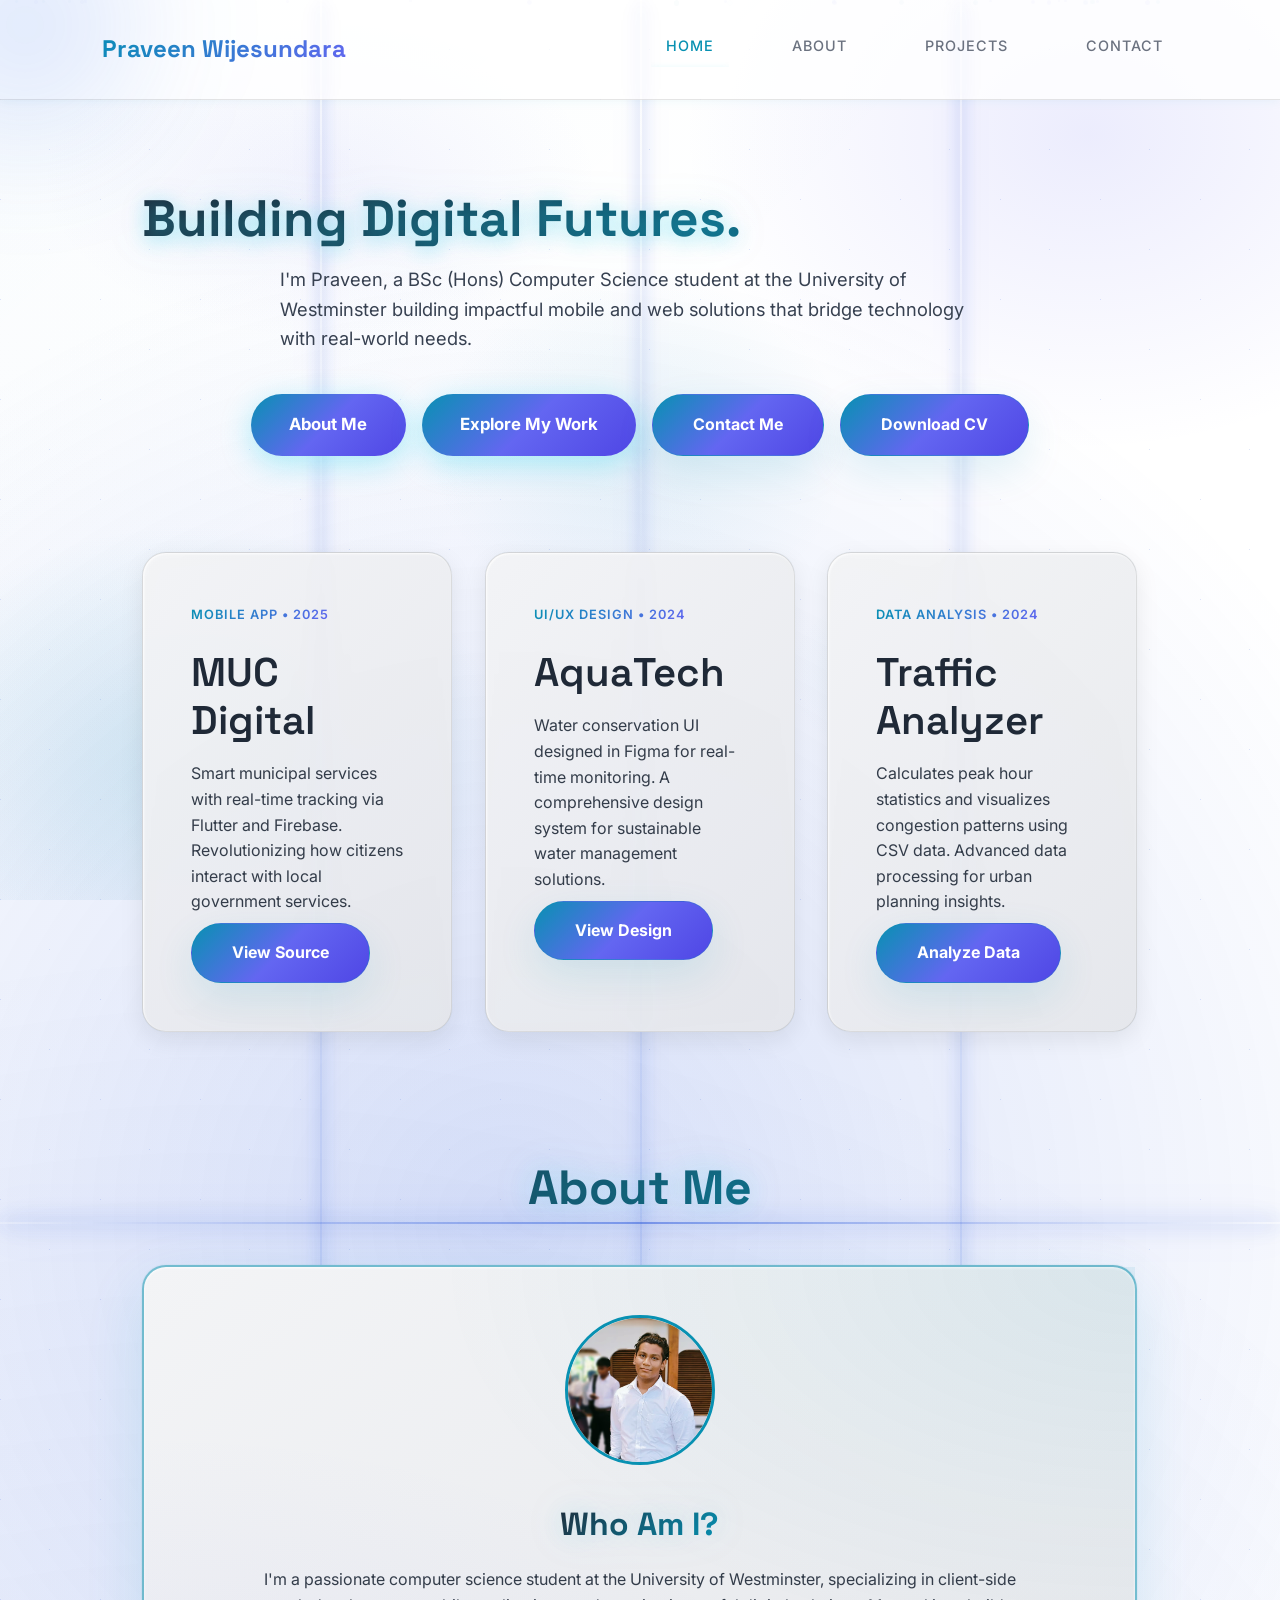
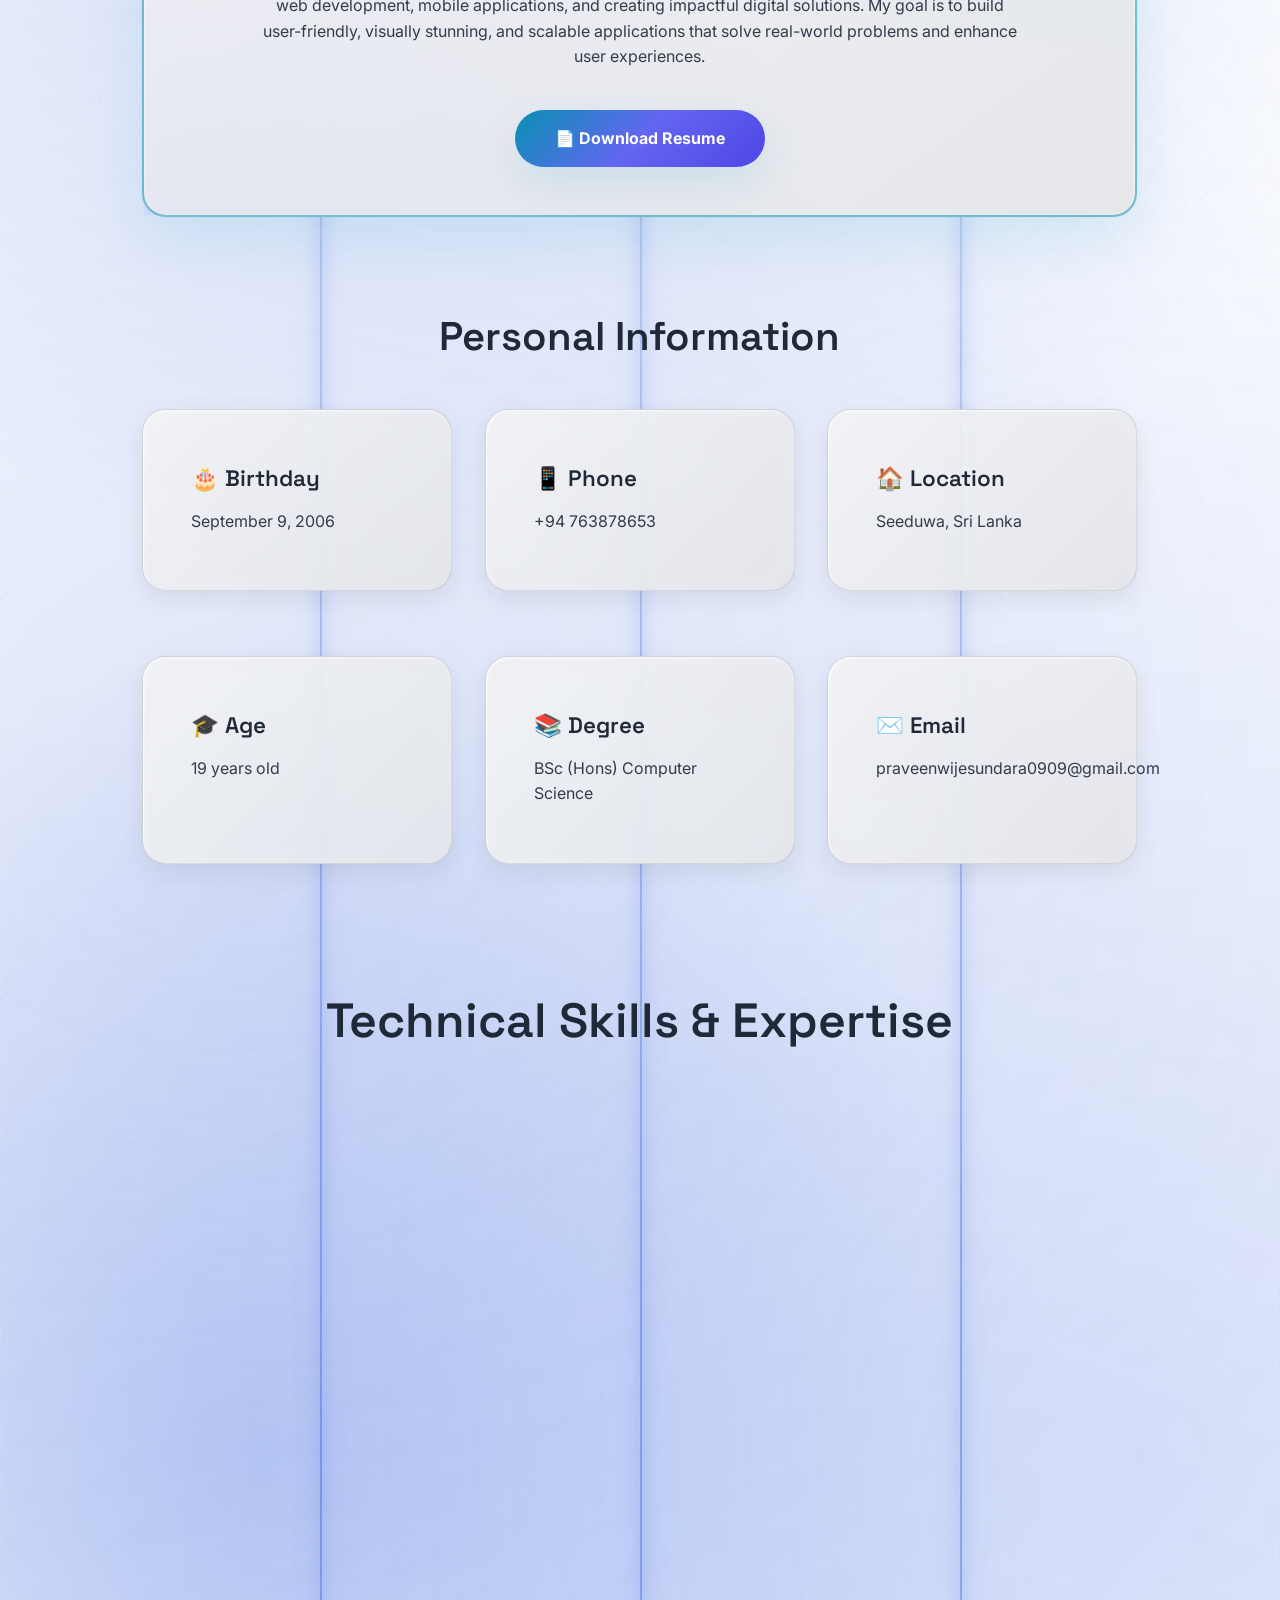
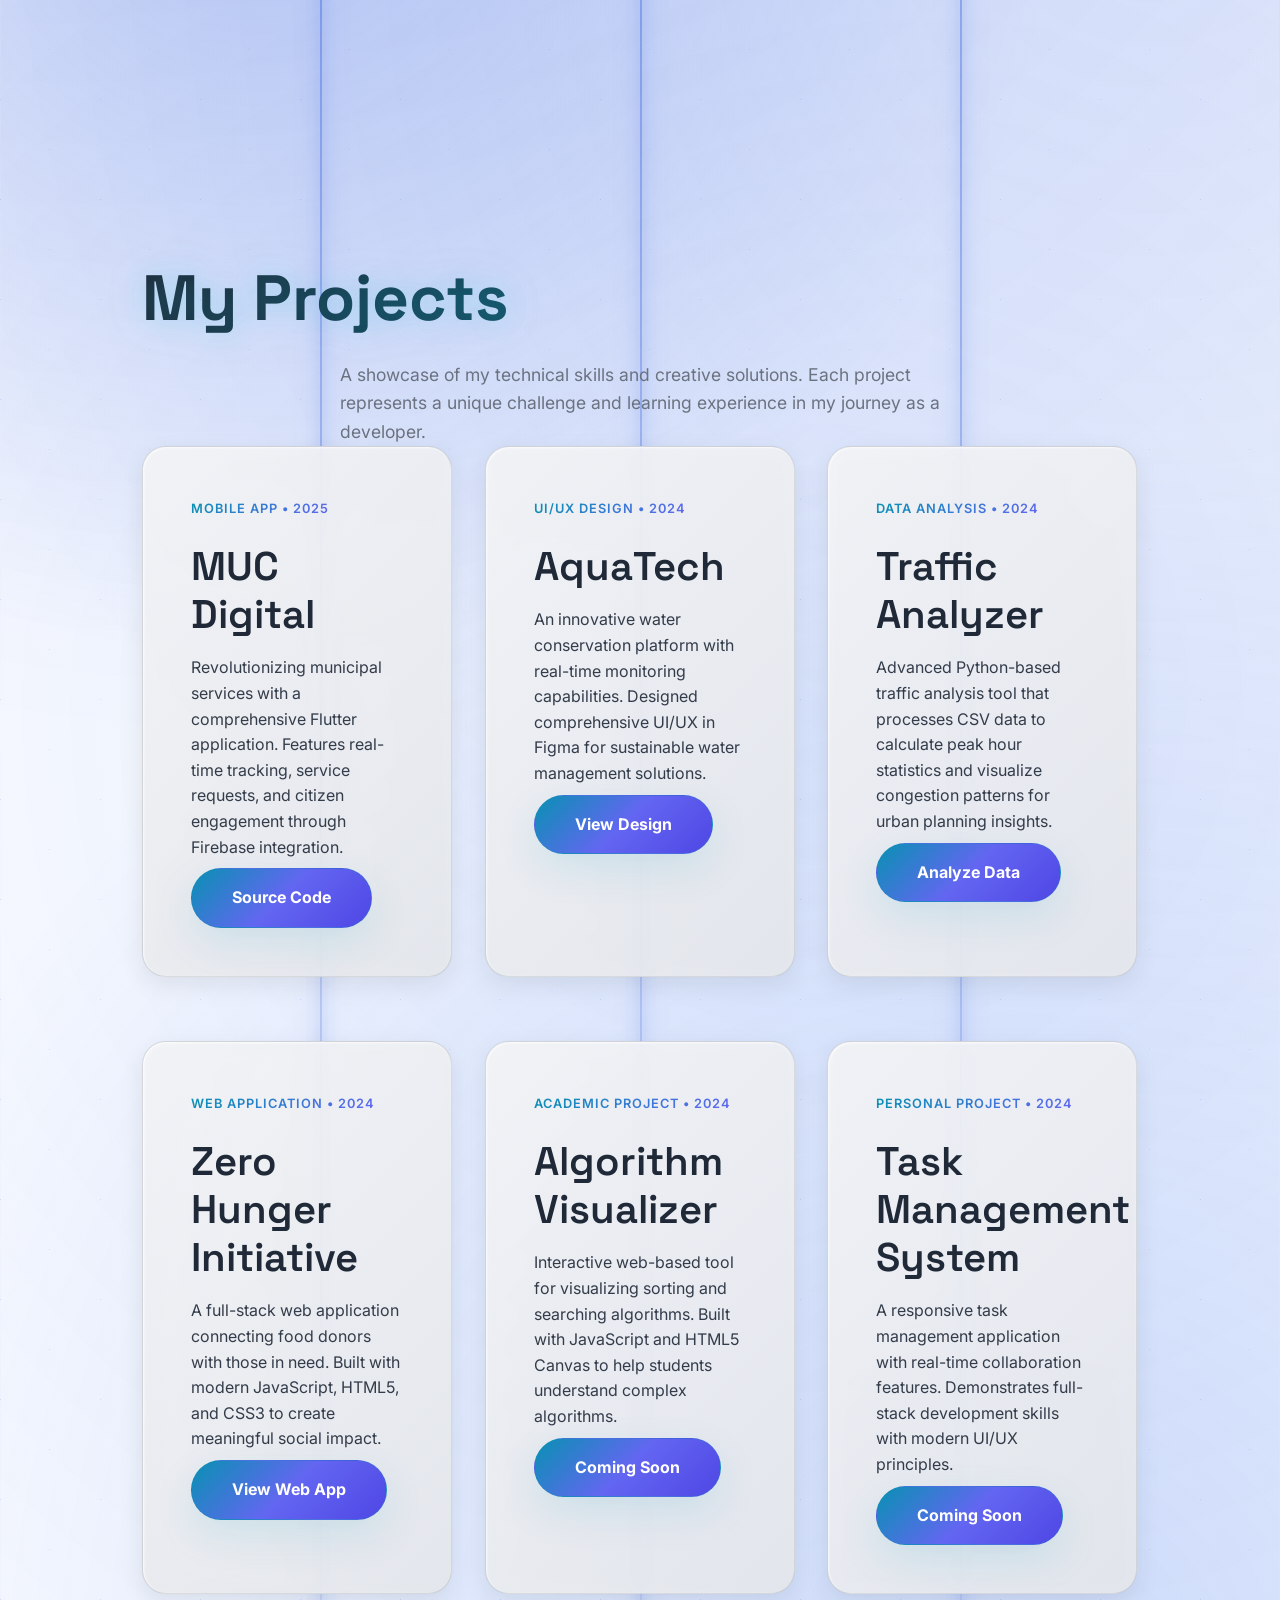
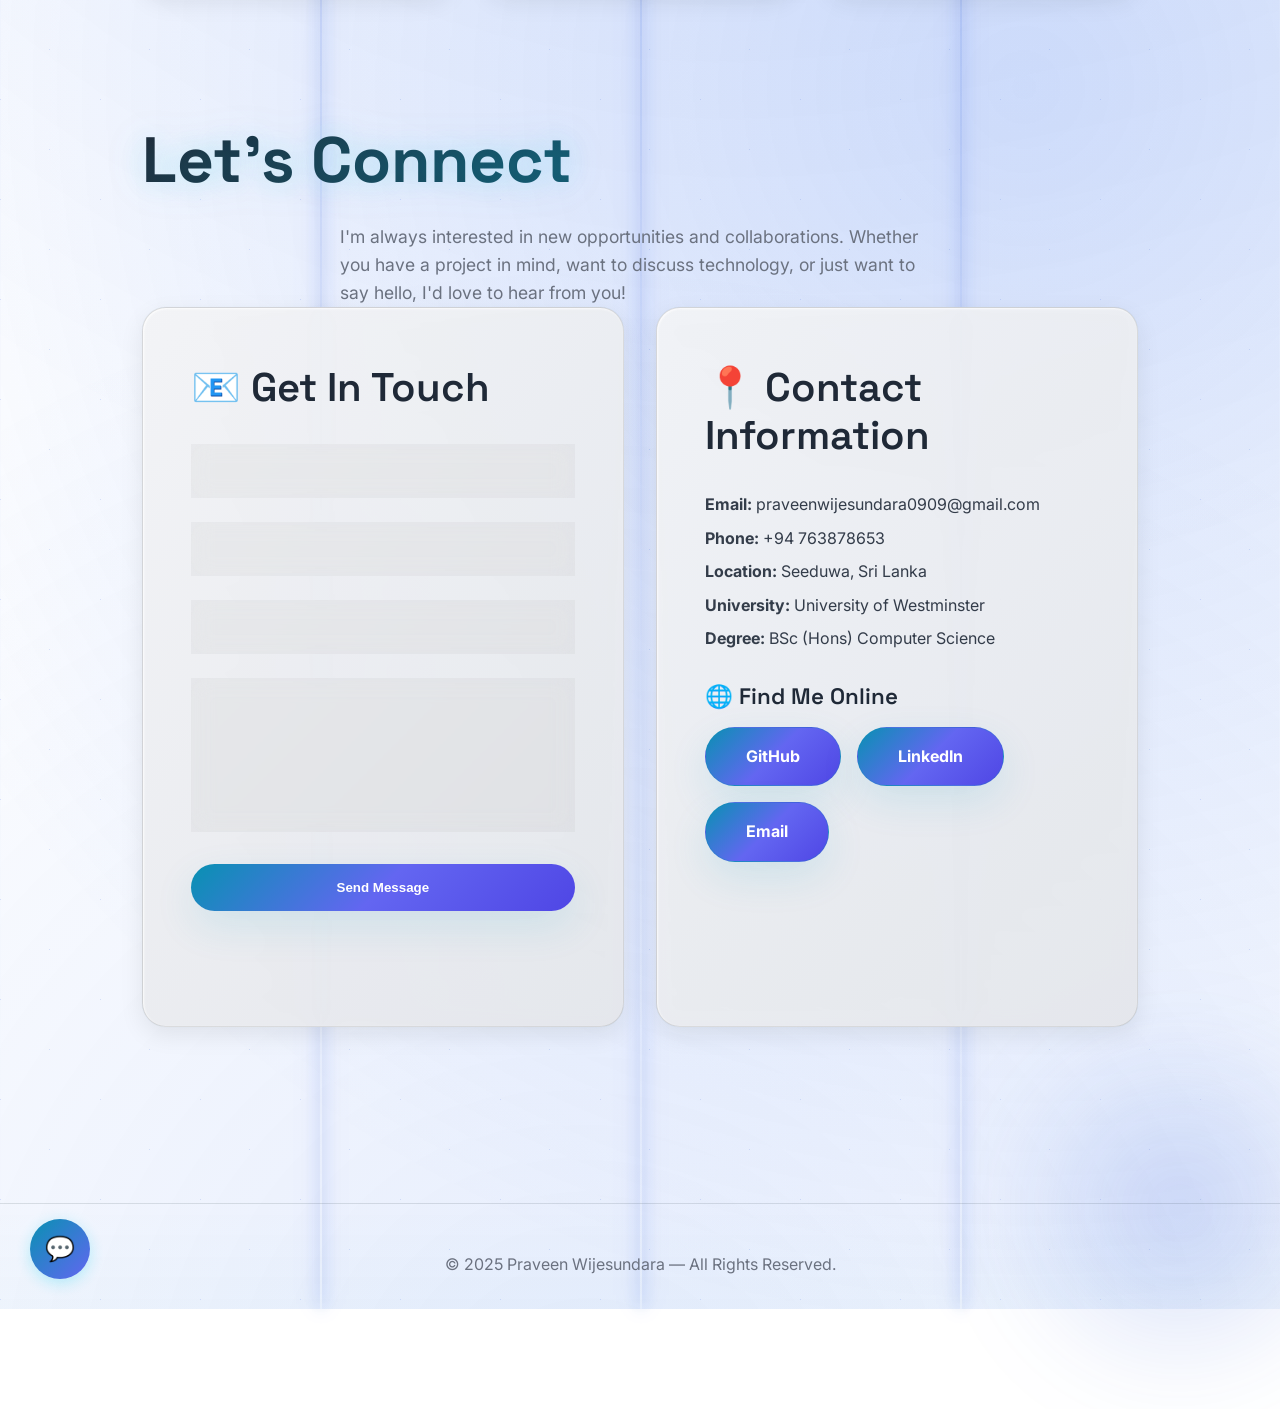
==== commit 18293d7a: "Add documentation comments to HTML, CSS, and JS files for better maintainability; clarify purpose an" ====
--- a/index.html
+++ b/index.html
@@ -5,6 +5,12 @@
     <meta name="viewport" content="width=device-width, initial-scale=1.0">
     <title>Praveen Wijesundara | Portfolio</title>
     <link rel="stylesheet" href="styles.css">
+    <!--
+        index.html
+        Purpose: Landing page / portfolio overview.
+        Notes: Uses shared `styles.css` and `script.js`. Header is fixed, so page includes
+        extra top padding in CSS (`main { padding-top: ... }`) to avoid overlap.
+    -->
 </head>
 <body>
     <!-- Bright Line Effects -->
@@ -13,6 +19,7 @@
     <div class="line-effect-v"></div>
     <div class="line-effect-v"></div>
     
+    <!-- Site header: logo + navigation (fixed to top). -->
     <header>
         <div class="logo">Praveen Wijesundara</div>
         <nav>
@@ -25,6 +32,7 @@
         </nav>
     </header>
 
+    <!-- Main content: hero, project previews, and links. -->
     <main>
         <!-- HOME SECTION -->
         <section id="home">
@@ -236,6 +244,7 @@
         </section>
     </main>
 
+    <!-- Footer: copyright and small site notes. -->
     <footer>
         <p>© 2025 Praveen Wijesundara — All Rights Reserved.</p>
     </footer>
--- a/styles.css
+++ b/styles.css
@@ -1,4 +1,13 @@
 @import url('https://fonts.googleapis.com/css2?family=Space+Grotesk:wght@300;400;500;600;700&family=Inter:wght@300;400;500;600&display=swap');
+
+/*
+    styles.css
+    Purpose: Global styles for the portfolio site.
+    - CSS variables are defined in `:root` for easy theme control.
+    - A light-theme override is provided via `@media (prefers-color-scheme: light)`.
+    - Layout uses a fixed header; `main` receives top padding to avoid overlap.
+    Sections below include header, hero, cards, buttons, grid, responsive rules, and utilities.
+*/
 
 :root {
     /* Dark Theme (Default) */
@@ -322,6 +331,7 @@
 section {
     position: relative;
     z-index: 5;
+    scroll-margin-top: 140px;
 }
 
 /* Hero section styling */
@@ -384,6 +394,10 @@
     justify-content: center;
     gap: 1rem;
     margin-top: 2rem;
+}
+
+#home {
+    padding-top: 1.5rem;
 }
 
 .section-spacing {
@@ -1210,22 +1224,45 @@
 @media (max-width: 768px) {
     header {
         flex-direction: column;
-        padding: 1rem 4%;
+        padding: 1rem 5%;
         gap: 0.75rem;
+        align-items: stretch;
+    }
+
+    nav {
+        width: 100%;
     }
 
     .nav-links {
-        gap: 1.2rem;
+        display: flex;
+        flex-direction: row;
         flex-wrap: wrap;
         justify-content: center;
+        align-items: center;
+        gap: 1rem;
+        width: 100%;
+    }
+
+    .nav-links li {
+        width: auto;
+    }
+
+    .nav-links a {
+        width: auto;
+        text-align: center;
+        padding: 0.9rem 1rem;
     }
 
     main {
-        padding: 130px 4% 60px;      /* more top spacing for mobile */
+        padding: 150px 5% 60px;      /* more top spacing for wrapped mobile header */
     }
 
     html {
-        scroll-padding-top: 130px;
+        scroll-padding-top: 150px;
+    }
+
+    section {
+        scroll-margin-top: 150px;
     }
 
     .hero-section {
@@ -1281,19 +1318,49 @@
 
 @media (max-width: 480px) {
     header {
-        padding: 0.85rem 2%;
+        padding: 0.85rem 3%;
     }
 
     .nav-links {
-        gap: 1rem;
+        display: flex;
+        flex-direction: row;
+        flex-wrap: nowrap;
+        justify-content: space-between;
+        align-items: center;
+        gap: 0.6rem;
+        width: 100%;
+        overflow-x: auto;
+        padding-bottom: 0.2rem;
+    }
+
+    .nav-links li {
+        width: auto;
+        flex: 1 1 auto;
+        min-width: 0;
+    }
+
+    .nav-links a {
+        width: 100%;
+        text-align: center;
+        padding: 0.65rem 0.8rem;
+        white-space: nowrap;
+        font-size: 0.9rem;
+    }
+
+    #home {
+        padding-top: 1rem;
     }
 
     main {
-        padding: 125px 2% 40px;
+        padding: 145px 4% 40px;
     }
 
     html {
-        scroll-padding-top: 125px;
+        scroll-padding-top: 145px;
+    }
+
+    section {
+        scroll-margin-top: 145px;
     }
 
     .hero-section {
@@ -1402,7 +1469,7 @@
     flex-direction: column;
     overflow: hidden;
     z-index: 1101;
-}}}
+}
 
 #chatbot-header {
     background: var(--primary);
